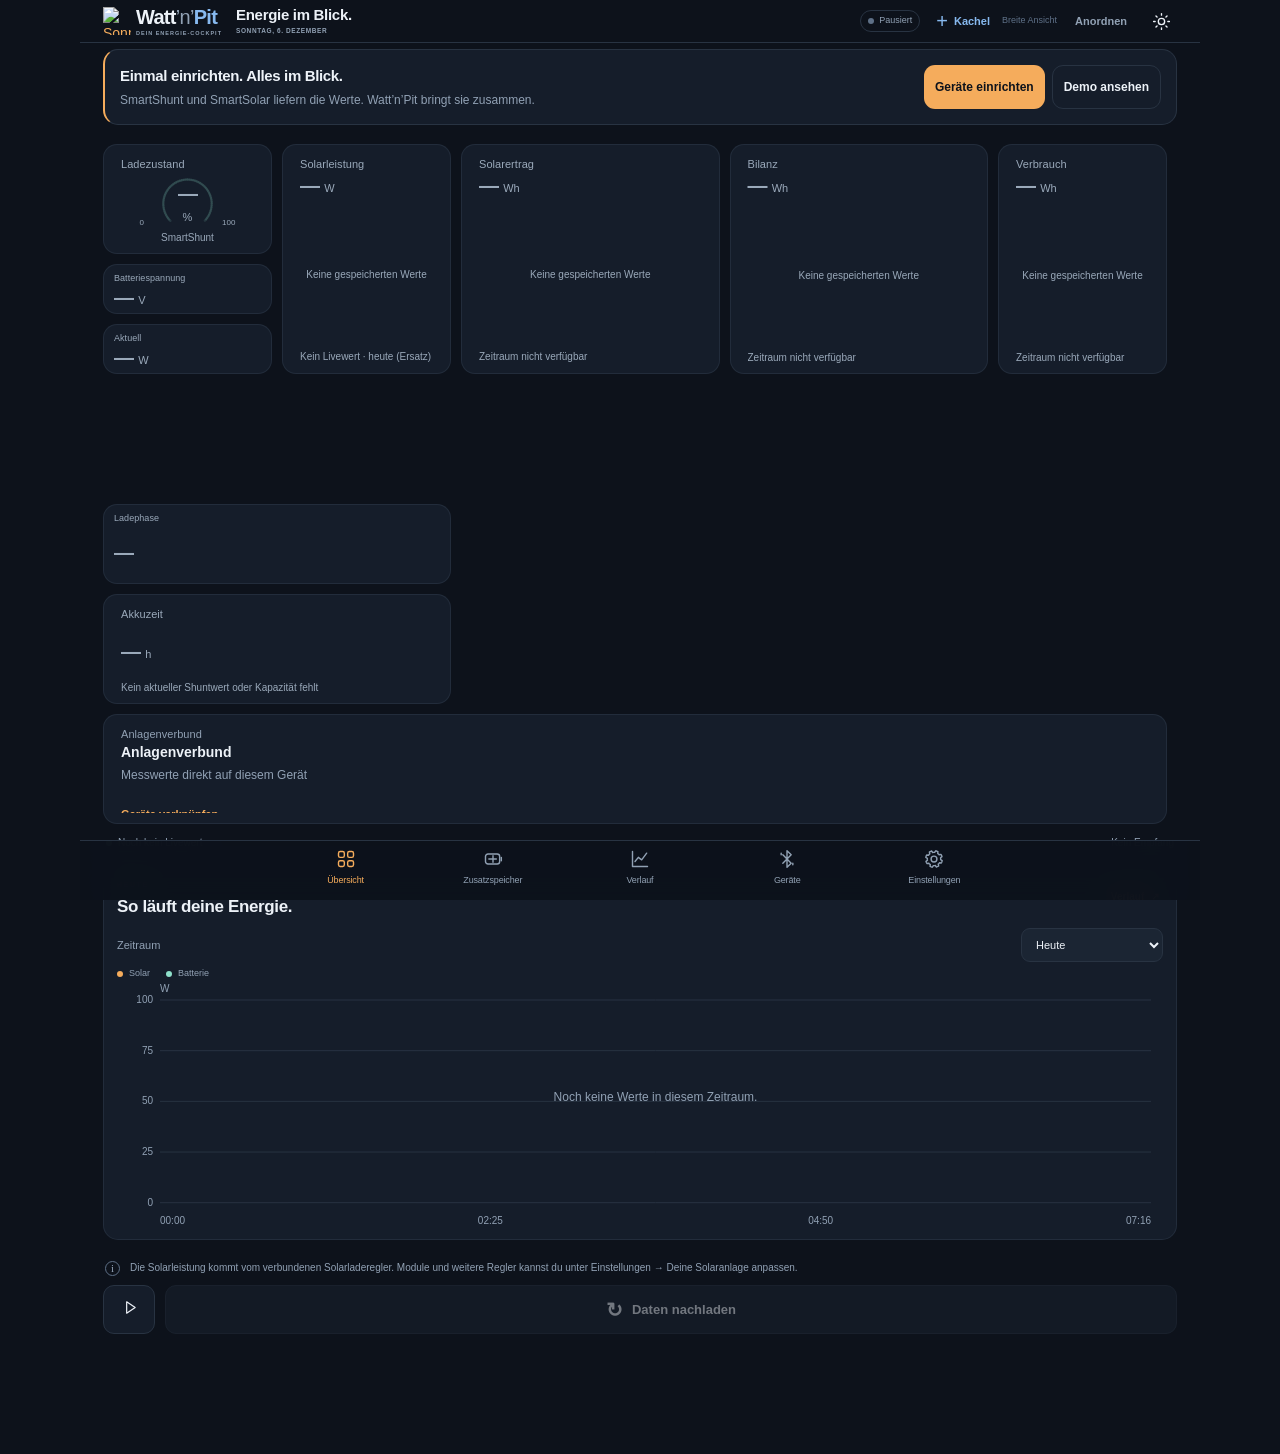
==== app/src/main/assets/index.html @ 62d92a16 "Release 1.6.3: shared app controls, G5 layout rollout and stored roller Wh" ====
<!doctype html>
<html lang="de" data-theme="dark">
<head>
<meta charset="utf-8">
<meta name="viewport" content="width=device-width,initial-scale=1,viewport-fit=cover">
<meta http-equiv="Content-Security-Policy" content="default-src 'none'; script-src 'self'; style-src 'self' 'unsafe-inline'; img-src 'self' data:; connect-src 'none'; base-uri 'none'; form-action 'none'">
<title>Watt’n’Pit</title>
<link rel="stylesheet" href="style.css">
<link rel="stylesheet" href="dashboard.css">
<link rel="stylesheet" href="extras.css">
<link rel="stylesheet" href="solar.css">
<link rel="stylesheet" href="tile-detail.css">
<link rel="stylesheet" href="lifecycle.css">
<link rel="stylesheet" href="roller.css">
<link rel="stylesheet" href="lan.css">
</head>
<body>
<header class="topbar">
  <div class="brand"><img class="brandmark" src="brand.svg" alt="Sonne und Batterie"><div><div class="wordmark">Watt<span class="wordmark-n">’n’</span><span>Pit</span><small data-app-version></small></div><div class="brandline">DEIN ENERGIE-COCKPIT</div></div></div>
  <button class="iconbutton" id="themeToggle" aria-label="Farbschema wechseln"></button>
</header>
<div id="demoBar" class="demo-bar" hidden><span>DEMO · Beispieldaten</span><button id="exitDemo">Demo verlassen</button></div>
<main>
<section id="overview" class="page active">
  <p id="pullReloadHint" class="pull-reload-hint" role="status" hidden></p>
  <div id="overviewHeader" class="pagehead"><div class="overview-summary"><p class="eyebrow" id="todayLabel"></p><h1>Energie im Blick.</h1></div><div class="status-chip" id="liveStatus"><i></i><span>Pausiert</span></div></div>
  <div id="welcome" class="welcome"><div><h2>Einmal einrichten. Alles im Blick.</h2><p>SmartShunt und SmartSolar liefern die Werte. Watt’n’Pit bringt sie zusammen.</p></div><div class="row"><button class="primary" id="setupFirst">Geräte einrichten</button><button class="quiet" id="demoFirst">Demo ansehen</button></div></div>
  <div id="dashboardToolbar" class="dashboard-toolbar"><div><button class="add-tile" id="addTile"><span>+</span> Kachel</button><span id="layoutProfile" class="muted"></span></div><button class="textbutton" id="editDashboard" aria-pressed="false">Anordnen</button></div>
  <p id="layoutHelp" class="layout-help" hidden>Kacheln verschieben, an der Ecke vergrößern oder über ··· anpassen. Den Verlauf am Griff skalieren. Blöcke über die Pfeile nach oben oder unten verschieben. Überlappungen sind möglich.</p>
  <div id="overviewOrder" class="overview-order" hidden aria-label="Reihenfolge der Übersichtsblöcke"></div>
  <div id="overviewBlocks">
  <div data-overview-block="tiles">
  <div id="dashboardBoard" class="dashboard-board" aria-label="Deine frei anpassbaren Messwerte"></div>
  <div id="dashboardEmpty" class="empty-dashboard" hidden>Platz für deine Werte. Über „+ Kachel“ legst du los.</div>
  <div class="dashboard-foot"><span id="batteryState"></span><span id="lastSeen"></span></div>
  </div>
  <div data-overview-block="history">
  <article class="card mini-history" id="miniHistory"><div class="section-heading"><div><span class="eyebrow" id="miniPeriodLabel">HEUTE</span><h2>So läuft deine Energie.</h2></div><button class="textbutton" id="openHistory">Verlauf <span>↗</span></button></div><label class="mini-range">Zeitraum<select id="miniRange" aria-label="Zeitraum auf der Übersicht"><option value="sunrise">Seit Sonnenaufgang</option><option value="today">Heute</option><option value="yesterday">Gestern</option><option value="week">Woche · 7 Tage</option><option value="month">Monat · 30 Tage</option><option value="last6h">Letzte 6 Stunden</option><option value="last24h">Letzte 24 Stunden</option></select></label><p class="muted" id="miniPeriodNote" hidden></p><div class="mini-legend"><span><i class="dot orange"></i> Solar</span><span><i class="dot mint"></i> Batterie</span></div><canvas id="miniChart" aria-label="Solarleistung und Batteriebilanz im gewählten Zeitraum"></canvas><span id="miniHistorySize" class="mini-history-size" hidden></span><button id="miniHistoryResize" class="mini-history-resize" role="slider" aria-label="Höhe der Verlaufskachel" aria-orientation="vertical" aria-valuemin="300" aria-valuemax="1000" aria-valuenow="320" title="Höhe ziehen oder mit Pfeiltasten ändern" hidden>↕</button></article>
  </div>
  <div data-overview-block="record">
  <div class="info-note"><span class="info-symbol">i</span><p id="equipmentNote">Ohne eigenen Messwert ist die Leistung einzelner Solarkreise nicht separat sichtbar. Deine Solaranlage lässt sich in den Einstellungen anpassen.</p></div>
  <div class="record-actions"><button class="record-button" id="overviewRecord" aria-label="Aufzeichnung starten" title="Aufzeichnung starten"><span id="recordIcon"></span><span id="recordText" class="sr-only">Aufzeichnung starten</span></button><button class="secondary reload-button" id="reloadArchive"><span aria-hidden="true">↻</span><span id="reloadArchiveText">Daten nachladen</span></button></div>
  </div>
  </div>
  <div id="lanDock" hidden><div id="lanBanner" class="lan-banner" role="status"><div><strong id="lanTitle">Anlagenverbund</strong><p id="lanStatus"></p></div><button class="textbutton" id="lanOpen">Verbund öffnen</button></div></div>
  <div id="weatherDock" hidden><div id="weatherStrip" class="weather-strip" hidden><div class="weather-heading"><span id="weatherPlaceName" class="weather-name"></span><span id="weatherPeriod" class="weather-period">14 Tage · Solar</span><button id="solarMobileToggle" class="textbutton solar-mobile-button" hidden>Mobil aus</button><button id="solarSetupButton" class="textbutton" aria-label="Aufstellung ändern" title="Aufstellung ändern"><svg width="16" height="16" viewBox="0 0 24 24" aria-hidden="true" fill="none" stroke="currentColor" stroke-width="1.6"><circle cx="12" cy="12" r="6"/><path d="M12 2v5m0 10v5M2 12h5m10 0h5"/></svg></button><button id="weatherRefresh" class="textbutton" aria-label="Wetter aktualisieren">↻</button></div><div id="weatherDays" class="weather-days" tabindex="0" aria-label="14 Tage Solarvorschau, seitlich wischbar; Tag für Details antippen"></div><p class="weather-credit"><span id="weatherNote"></span><span class="weather-attribution">Open-Meteo · CC BY 4.0</span></p></div></div>

</section>
<section id="storage" class="page">
  <div class="pagehead"><div><p class="eyebrow">ROLLER UND LADEPLANUNG</p><h1>Zusatzspeicher.</h1></div></div>
  <article id="rollerWelcome" class="card"><h2>Dein Roller als Zusatzspeicher</h2><p class="muted">BMS-Werte, Ladeplanung und Sondernutzung an einem Ort.</p><button id="rollerSetup" class="primary">Roller einrichten</button></article>
  <p id="rollerViewerNote" class="muted" hidden>Werte vom Hauptgerät. Start und Ende der Sondernutzung werden dort bestätigt; auch das Rollerprofil kannst du hier einstellen.</p>
  <article class="card roller-panel" id="rollerPanel" hidden><div class="roller-heading"><div><p class="eyebrow">ZUSATZSPEICHER</p><h2 id="rollerName">Roller</h2></div><button class="quiet" id="rollerConfigure">Einrichten</button></div><p id="rollerState" class="muted"></p><div class="roller-values"><div><strong id="rollerStored">— Wh</strong><span>Enthaltene Energie · geschätzt</span></div><div><strong id="rollerSoc">— %</strong><span>Ladezustand · BMS</span></div><div><strong id="rollerPower">— W</strong><span>Batterieleistung · BMS</span></div><div><strong id="rollerCharged">— Wh</strong><span>Geladen · gemessene Abschnitte</span></div><div><strong id="rollerInput">— Wh</strong><span>Wohnwagenanteil · geschätzt</span></div></div><p class="muted">Speicherinhalt näherungsweise aus BMS-Restkapazität × Nennspannung, ersatzweise aus Ladezustand × Nennenergie. Keine Zusage für nutzbare Rückspeiseenergie.</p><p id="rollerLiveNote" class="muted"></p><button class="primary" id="rollerSession">Ladung als Sondernutzung starten</button><p id="rollerActionStatus" class="muted" role="status" aria-live="polite" hidden></p><p id="rollerGaps" class="muted"></p><button id="rollerJournal" class="quiet">Ladejournal</button><p id="rollerPlan"></p><p class="muted">Sondernutzung · Rollerladung. Im Gesamtverbrauch enthalten; vom Lernen des üblichen Tagesbedarfs ausgenommen.</p></article>
</section>
<section id="history" class="page">
  <div class="pagehead"><div><p class="eyebrow">DEINE DATEN BLEIBEN BEI DIR</p><h1>Der Verlauf.</h1></div><button class="iconbutton" id="historyImport" aria-label="CSV importieren"></button></div>
  <div class="segments range-segments" id="rangeButtons"><button data-range="today" class="selected">Heute</button><button data-range="yesterday">Gestern</button><button data-range="week">Woche</button><button data-range="month">Monat</button><button data-range="custom">Frei</button></div>
  <div id="customRange" class="custom-range" hidden><label>Von<input id="rangeFrom" type="datetime-local"></label><label>Bis<input id="rangeTo" type="datetime-local"></label><button class="primary" id="applyRange">Anzeigen</button></div>
  <div class="metric-chips" id="metricButtons"><button data-metric="power" class="selected">Leistung</button><button data-metric="soc">Akku</button><button data-metric="voltage">Spannung</button><button data-metric="current">Strom</button><button data-metric="yieldWh">Tagesertrag</button><button data-metric="energy">Energie berechnet</button></div>
  <p id="historyReadNote" class="muted" role="status" hidden></p>
  <p id="historyArchiveStatus" class="muted" role="status" hidden></p>
  <article class="card full-history"><div class="section-heading"><div><h2 id="chartTitle">Solar & Batteriebilanz</h2><p id="chartWindow" class="muted"></p></div><select id="historySource" aria-label="Datenquelle"><option value="all">Alle Daten</option><option value="live">Aufgezeichnet</option><option value="archive">Gerätearchiv</option><option value="csv">CSV-Import</option></select></div><div id="chartLegend" class="chart-legend"></div><div id="energyOptions" hidden><label class="energy-toggle"><input id="energyBalance" type="checkbox" checked>Kurve „Bilanz“ anzeigen</label><details><summary>Berechnung und zusätzliche Einspeisung</summary><p class="muted">Solarertrag − Verbrauch = Bilanz. Im Tagesstandard zählt Solar seit Sonnenaufgang, Verbrauch und Bilanz ab Mitternacht einschließlich der Nacht. Danach werden gemeinsam erfasste Solar- und Shuntabschnitte verwendet; Messlücken bleiben offen. Zusätzlicher PWM- oder Landstrom senkt den berechneten Verbrauch; er kann negativ werden. Ladeverluste werden nicht separat korrigiert.</p></details></div><p id="energyNote" class="muted energy-note" hidden></p><div class="chart-wrap"><canvas id="historyChart" aria-label="Interaktiver Energieverlauf; mit zwei Fingern zoomen, mit einem Finger verschieben"></canvas><div id="chartTooltip" class="chart-tooltip" hidden></div></div><div class="chart-controls"><div class="zoom-control"><span>Zeit</span><button id="zoomOut" aria-label="Zeitachse verkleinern">−</button><button id="zoomIn" aria-label="Zeitachse vergrößern">+</button></div><button class="quiet" id="openScale">Werteskala</button><button class="textbutton" id="resetChart">Zurücksetzen</button></div></article>
  <p class="chart-help">Zwei Finger zum Zoomen. Ein Finger zum Verschieben. Antippen zeigt Messwerte. Lange Zeiträume bündeln Werte; die Schattierung zeigt Minimum und Maximum.</p>
  <div class="row file-actions"><button class="secondary" id="importCsv">CSV importieren</button><button class="quiet" id="exportCsv">Verlauf exportieren</button></div>
  <div id="historyStats" class="info-note"></div>
</section>
<section id="devices" class="page">
  <div class="pagehead"><div><p class="eyebrow">DIREKT PER BLUETOOTH</p><h1>Deine Geräte.</h1></div><button class="iconbutton" id="addDevice" aria-label="Gerät manuell hinzufügen"></button></div>
  <article id="archiveStatus" class="card archive-status" hidden><p id="archiveText" role="status"></p><progress id="archiveProgress" aria-label="Archivimport"></progress><button id="archiveCancel" class="textbutton" hidden>Import abbrechen</button><details id="archiveDetails"><summary>Verbindungsdetails</summary><pre id="archiveDiagnosticText"></pre><button id="copyArchiveDiagnostics" class="quiet">Diagnose kopieren</button><p class="muted">Ohne Geräteadressen, Verbindungsschlüssel oder Messwerte.</p></details></article>
  <p class="muted archive-hint">Vor dem Archivabruf werden vorhandene Aufzeichnungen geprüft. Nur fehlende Messgrößen und Zeitabschnitte werden ergänzt. VictronConnect dafür trennen. Android nutzt bestehende Kopplungen; bei neuen Geräten fragt es nach der Geräte-PIN.</p>
  <article class="card cockpit-note"><h2>Dein Energie-Cockpit</h2><p>Watt’n’Pit zeigt Energie- und Messwerte an. Die App ersetzt VictronConnect nicht. Einstellungen an SmartSolar und SmartShunt müssen in <strong>VictronConnect</strong> vorgenommen werden.</p><p class="muted">Auch Firmware-Updates deiner Victron-Geräte führst du weiterhin über die offiziellen Victron-Apps durch, bei SmartShunt und SmartSolar über VictronConnect. Watt’n’Pit kann keine Geräteupdates durchführen.</p><p class="muted">Batteriekapazität und Solaranlage in dieser App dienen ausschließlich der Anzeige und Berechnung. Sie ändern keine Einstellungen an den Geräten.</p></article>
  <div id="deviceCards" class="device-cards"></div>
  <article id="deviceLifetime" class="card" hidden></article>
  <article class="card discovery"><div class="section-heading"><div><h2>In deiner Nähe</h2><p class="muted" id="scanStatus">Die Suche startet mit der Aufzeichnung.</p></div><button class="secondary" id="scanButton">Suche starten</button></div><div id="foundDevices"></div></article>
  <article class="card setup-guide"><span class="eyebrow">SO VERBINDEST DU WATT’N’PIT</span><h2>Der Schlüssel steckt in VictronConnect.</h2><ol><li>SmartSolar bzw. SmartShunt in <strong>VictronConnect</strong> öffnen.</li><li>Unter <strong>Einstellungen → ⋮ → Produktinfo</strong> die <strong>Sofortanzeige über Bluetooth</strong> einschalten.</li><li>Bei <strong>Sofortanzeige-Details → Anzeigen</strong> die MAC-Adresse und den <strong>32-stelligen Verschlüsselungsschlüssel</strong> übernehmen.</li><li>Hier das gefundene Gerät wählen, den Schlüssel einfügen und die Aufzeichnung starten.</li></ol><p class="muted">Der Schlüssel ist je Gerät unterschiedlich. Er ist nicht die sechsstellige Bluetooth-PIN. Zum Empfang die aktive Geräteverbindung in VictronConnect verlassen.</p></article>
</section>
<section id="settings" class="page"><article class="card settings-card"><h2>Anlagenverbund</h2><p id="lanSummary" class="muted">Ein Hauptgerät zeichnet auf. Weitere Handys zeigen denselben Datenstand im WLAN.</p><button class="quiet" id="lanManage">Geräte verknüpfen</button></article><article class="card settings-card"><h2>Roller und Ladeplanung</h2><p class="muted">Speicherprofil, direktes JBD/Overkill-BMS, Ladeverluste und geplante Fahrt.</p><button class="quiet" id="rollerSettings">Roller einrichten</button></article>
  <div class="pagehead"><div><p class="eyebrow">PASST ZU DEINEM SETUP</p><h1>Dein Watt’n’Pit.</h1></div></div>
  <article class="card settings-card"><h2>Ansicht</h2><p class="muted">Jede Kachel lässt sich durch Antippen anpassen. Unter „Anordnen“ kannst du sie frei verschieben und überlappen.</p><button class="quiet" id="resetDashboard">Standardübersicht wiederherstellen</button><div class="setting-row"><div><strong>Farbschema</strong><p class="muted">Für Sonne und Feierabend.</p></div><div class="segments compact" id="themeButtons"><button data-theme="dark">Dunkel</button><button data-theme="light">Hell</button></div></div></article>
  <article class="card settings-card"><h2>Deine Farben</h2><p class="muted">Fertige Farbdesigns für die ganze App. Eigene Kachelfarben bleiben erhalten.</p><div id="paletteChoices" class="palette-choices"></div></article>
  <article class="card settings-card"><h2>Sonne voraus.</h2><p class="muted">14 Tage mit Sonnenstunden und geschätztem Solarertrag. Standort per GPS oder Ortssuche; GPS wird nur auf deinen Wunsch verwendet.</p><p id="weatherLocation" class="muted"></p><div class="row"><button id="solarGpsSettings" class="quiet">GPS-Standort übernehmen</button><button id="solarSetupSettings" class="secondary">Aufstellung ändern</button></div><div class="weather-search"><input id="weatherQuery" type="search" maxlength="120" placeholder="Ort oder Postleitzahl" aria-label="Wetterort suchen"><button id="weatherSearchButton" class="secondary">Suchen</button></div><div id="weatherResults" class="weather-results" role="status"></div><button id="weatherOff" class="quiet" hidden>Wetter ausschalten</button><p class="weather-credit">Wetterdaten: Open-Meteo, CC BY 4.0 · Orte: GeoNames. Ortssuche und Wetterabruf nutzen Internet.</p></article>
  <article class="card settings-card"><h2>Energieplanung</h2><p id="solarLearningNote" class="muted">Verbrauch wird automatisch ermittelt. Eigene Vorgaben sind freiwillig.</p><button id="solarConsumptionSettings" class="quiet">Verbrauch für die Planung</button><p class="muted">Mess- und Lerndaten bleiben lokal; ein Anlagenverbund zeigt die Daten des Hauptgeräts. Mobile Kreise zählen nur bei gemeldeter Aufstellung als geschätzte Entlastung.</p><button id="exportPlanningDiagnostics" class="quiet">Mess- und Lerndiagnose exportieren</button><p class="muted">ZIP-Datei mit Verlauf, Lerndaten, Aufstellung und Wetterstand für einen Gerätevergleich. Enthält den Wetterort und Geräteadressen, keine PINs oder Verbindungsschlüssel.</p></article>
  <article class="card settings-card"><h2>Akku & Aufzeichnung</h2><label class="setting-row"><div><strong>Batteriekapazität</strong><p class="muted">Nur für die Ah-Anzeige dieser App; ändert keine Shunt-Einstellung. Der Ladezustand kommt vom Shunt.</p></div><div class="unit-input"><input id="capacitySetting" type="number" min="1" max="10000" step="1" aria-label="Batteriekapazität"><span>Ah</span></div></label><label class="setting-row"><div><strong>Speicherintervall</strong><p class="muted">Liveanzeige aktualisiert sich unabhängig davon.</p></div><select id="sampleSetting"><option value="5">5 Sekunden</option><option value="10">10 Sekunden</option><option value="30">30 Sekunden</option><option value="60">1 Minute</option></select></label><button class="secondary" id="saveSettings">Einstellungen speichern</button><h3>Betriebsbenachrichtigung</h3><p class="muted">Die dauerhafte Anzeige „Watt’n’Pit-Aufzeichnung“ lässt sich in Android ausblenden. Bluetooth-Empfang und Aufzeichnung laufen weiter. Hinweise zum Gerätearchiv sind separat einstellbar.</p><button class="quiet" id="monitorNotifications">Betriebsbenachrichtigung einstellen</button></article>
  <article class="card settings-card"><div class="section-heading"><div><h2>Deine Solaranlage</h2><p id="equipmentTotal" class="muted"></p></div><button id="editEquipment" class="textbutton">Bearbeiten</button></div><div id="equipmentGroups"></div><p class="muted equipment-disclaimer">Hier beschreibst du deine Module und Regler. Die Angaben ändern keine Geräteparameter. Livewerte kommen weiterhin vom jeweiligen Messgerät.</p></article>
  <article class="card settings-card"><h2>Einstellungen sichern</h2><p class="muted">Kacheln samt Anordnung, Farben, Zeiträume, Wetterort und Solaranlage als Datei sichern oder wieder einlesen. Ohne Messdaten, Geräteadressen, PINs und Verbindungsschlüssel.</p><div class="row"><button class="quiet" id="exportConfiguration">Einstellungen exportieren</button><button class="quiet" id="importConfiguration">Einstellungen importieren</button></div></article>
  <article class="card settings-card"><h2>Lokal. Ohne Konto.</h2><p class="muted">Watt’n’Pit empfängt deine Geräte direkt. Messwerte bleiben lokal. Im optionalen Anlagenverbund werden Messwerte verschlüsselt im WLAN geteilt; Geräteschlüssel bleiben auf dem Hauptgerät. Kein Konto, keine Werbung. Nur die optionale Ortssuche und Wettervorschau nutzen Internet: Suchtext bzw. Ortskoordinaten sowie bekannte Modulwinkel und Ausrichtungen gehen an Open-Meteo. Energiedaten und Geräteschlüssel werden nicht übertragen.</p><div class="row"><button class="quiet" id="settingsImport">CSV importieren</button><button class="quiet" id="settingsExport">CSV exportieren</button></div></article>
  <article class="card cockpit-note"><h2>Dein Energie-Cockpit</h2><p>Watt’n’Pit zeigt Energie- und Messwerte an. Die App ersetzt VictronConnect nicht. Einstellungen an SmartSolar und SmartShunt müssen in <strong>VictronConnect</strong> vorgenommen werden.</p><p class="muted">Auch Firmware-Updates deiner Victron-Geräte führst du weiterhin über die offiziellen Victron-Apps durch, bei SmartShunt und SmartSolar über VictronConnect. Watt’n’Pit kann keine Geräteupdates durchführen.</p><p class="muted">Batteriekapazität und Solaranlage in dieser App dienen ausschließlich der Anzeige und Berechnung. Sie ändern keine Einstellungen an den Geräten.</p></article>
  <div class="about"><img class="brandmark" src="brand.svg" alt="Sonne und Batterie"><strong>Watt’n’Pit <span data-app-version></span></strong><p>Dein Energie-Cockpit.</p><p>© 2026 Tim Weißbach und Mitwirkende · Watt’n’Pit</p><button class="textbutton" id="settingsDemo">Demo ansehen</button></div>
</section>
</main>
<nav class="bottom-nav" aria-label="Hauptnavigation"><button data-page="overview" class="active"><span id="navOverview"></span>Übersicht</button><button data-page="storage"><span id="navStorage"></span>Zusatzspeicher</button><button data-page="history"><span id="navHistory"></span>Verlauf</button><button data-page="devices"><span id="navDevices"></span>Geräte</button><button data-page="settings"><span id="navSettings"></span>Einstellungen</button></nav>
<div id="modal" class="modal" hidden><div class="sheet" role="dialog" aria-modal="true" aria-labelledby="modalTitle"><div class="sheet-heading"><h2 id="modalTitle"></h2><button class="iconbutton" id="closeModal" aria-label="Dialog schließen">×</button></div><div id="modalBody"></div></div></div>
<div id="activityOverlay" class="activity-overlay" hidden>
  <section id="cockpitNotice" class="activity-card" role="dialog" aria-modal="true" aria-labelledby="cockpitTitle" hidden>
    <p class="eyebrow">WILLKOMMEN BEI WATT’N’PIT</p><h2 id="cockpitTitle">Dein Energie-Cockpit.</h2>
    <p>Watt’n’Pit zeigt dir Energie- und Messwerte an. Die App <strong>ersetzt VictronConnect nicht.</strong></p>
    <p>Einstellungen an SmartSolar und SmartShunt müssen in <strong>VictronConnect</strong> vorgenommen werden.</p>
    <p class="muted">Auch Firmware-Updates deiner Victron-Geräte führst du weiterhin über die offiziellen Victron-Apps durch, bei SmartShunt und SmartSolar über VictronConnect. Watt’n’Pit kann keine Geräteupdates durchführen.</p>
    <p class="muted">Batteriekapazität und Solaranlage in Watt’n’Pit dienen nur der Anzeige und Berechnung. Die App ändert keine Geräteparameter.</p>
    <p id="cockpitNoticeError" class="form-error" role="alert" hidden></p><button id="cockpitUnderstood" class="primary">Verstanden</button>
  </section>
  <section id="syncWaiting" class="activity-card" role="dialog" aria-modal="true" aria-labelledby="syncTitle" aria-describedby="syncExplanation" hidden>
    <div class="activity-spinner" aria-hidden="true"></div><p class="eyebrow">GERÄTEARCHIV</p><h2 id="syncTitle">Synchronisation läuft</h2>
    <p id="syncExplanation">Gerätedaten werden ergänzt. Der Abruf läuft im Hintergrund. Hier kannst du Fortschritt und Details prüfen.</p>
    <div role="status" aria-live="polite"><p id="syncDevice" class="activity-device"></p><p id="syncPhase" class="muted"></p></div>
    <progress id="syncWaitingProgress" aria-label="Fortschritt am aktuellen Gerät"></progress><p id="syncProgressLabel" class="muted"></p>
    <p class="muted">Beim Abbrechen bleiben gespeicherte Daten erhalten. Fehlende Daten kannst du auf der Übersicht über „Daten nachladen“ erneut ergänzen.</p>
    <p class="muted">„Im Hintergrund synchronisieren“ gibt die Bedienung für diesen Durchlauf frei. Die angezeigten Werte werden noch ergänzt. Neue Abrufe laufen standardmäßig im Hintergrund. Details lassen sich jederzeit über die Statusanzeige oben öffnen.</p><p id="syncChoiceError" class="form-error" role="alert" hidden></p><button id="syncBackground" class="primary" hidden>Im Hintergrund synchronisieren</button>
    <button id="syncCancel" class="secondary">Synchronisation abbrechen</button>
    <div id="syncCancelChoice" hidden><p>Synchronisation wirklich abbrechen? Bereits gespeicherte Daten bleiben erhalten.</p><button id="syncContinue" class="primary">Weiter synchronisieren</button><button id="syncCancelConfirm" class="secondary">Abbruch bestätigen</button></div>
  </section>
</div>
<aside id="syncCompact" class="sync-compact" hidden><button id="syncOpen" aria-label="Synchronisationsfortschritt und Abbrechen öffnen"><span class="sync-compact-icon" aria-hidden="true">↻</span><span><strong id="syncCompactTitle"></strong><small id="syncCompactDetail"></small></span><span aria-hidden="true">›</span></button></aside>
<aside id="plantActionStatus" class="plant-action-status" role="status" aria-live="polite" hidden></aside>
<div id="toast" class="toast" role="status" hidden></div>
<script src="dashboard-core.js"></script>
<script src="dashboard.js"></script>
<script src="tile-detail.js"></script>
<script src="equipment.js"></script>
<script src="solar-core.js"></script>
<script src="solar-ui.js"></script>
<script src="settings-backup.js"></script>
<script src="settings-ui.js"></script>
<script src="extras.js"></script>
<script src="lifecycle.js"></script>
<script src="read-bridge.js"></script>
<script src="control-bridge.js"></script>
<script src="lan-ui.js"></script>
<script src="roller-core.js"></script>
<script src="roller-ui.js"></script>
<script src="pull-reload.js"></script>
<script src="app.js"></script>
</body>
</html>
---- app/src/main/assets/style.css ----
:root{color-scheme:dark;--bg:#0d121b;--panel:#151d2a;--panel2:#1b2533;--border:#283342;--text:#edf2f8;--muted:#91a1b4;--faint:#5e7087;--orange:#f5ac5c;--mint:#8ee0ca;--blue:#87b9ef;--shadow:0 16px 50px #0003;--nav:rgba(13,18,27,.97)}
html[data-theme=light]{color-scheme:light;--bg:#f4f6f9;--panel:#fff;--panel2:#eef2f6;--border:#dce4ed;--text:#142236;--muted:#5c6e83;--faint:#7a899b;--orange:#af590b;--mint:#087a62;--blue:#276ab4;--shadow:0 16px 50px #21304715;--nav:rgba(244,246,249,.97)}
*{box-sizing:border-box;-webkit-tap-highlight-color:transparent}body{margin:0;background:var(--bg);color:var(--text);font-family:-apple-system,BlinkMacSystemFont,'Segoe UI',Roboto,sans-serif;font-size:14px;line-height:1.5}button,input,select{font:inherit}button{cursor:pointer;border:0;color:inherit;background:none;min-height:44px;transition:background .15s}button:disabled{opacity:.45;cursor:default}button:focus-visible,input:focus-visible,select:focus-visible,canvas:focus-visible{outline:2px solid var(--orange);outline-offset:3px}button,select{touch-action:manipulation}[hidden]{display:none!important}h1,h2,h3,p{margin:0}h1{font-size:20px;font-weight:730;letter-spacing:-1px;line-height:1.25}h2{font-size:18px;letter-spacing:-.35px;line-height:1.4}h3{font-size:16px}.topbar{display:flex;align-items:center;justify-content:space-between;max-width:1120px;margin:auto;padding:18px 22px 15px;border-bottom:1px solid var(--border)}.brand{display:flex;gap:11px;align-items:center}.brandmark{width:43px;height:43px;color:var(--orange)}.wordmark{font-size:20px;letter-spacing:-1.1px;line-height:1.2;font-weight:750}.wordmark span{color:var(--orange)}.wordmark small{font-size:10px;letter-spacing:.2px;font-weight:600;color:var(--muted);border:1px solid var(--border);border-radius:5px;margin-left:9px;padding:3px 5px;vertical-align:middle}.brandline{font-size:8px;letter-spacing:2.1px;font-weight:700;color:var(--muted);margin-top:4px}.iconbutton{display:inline-flex;align-items:center;justify-content:center;width:44px;min-width:44px;height:44px;border:1px solid var(--border);border-radius:13px;font-size:20px}.iconbutton svg{width:21px;height:21px}.iconbutton:hover{background:var(--panel2)}svg.icon{width:22px;height:22px;fill:none;stroke:currentColor;stroke-width:1.7;stroke-linecap:round;stroke-linejoin:round}main{max-width:1120px;margin:auto;padding:25px 22px 105px}.page{display:none}.page.active{display:block}.pagehead{display:flex;justify-content:space-between;align-items:center;margin-bottom:23px;gap:10px}.eyebrow{font-size:10px;font-weight:650;letter-spacing:1.6px;color:var(--muted)}.pagehead .eyebrow{margin-bottom:6px}.status-chip{display:flex;align-items:center;gap:7px;white-space:nowrap;font-size:11px;color:var(--muted);border:1px solid var(--border);padding:6px 9px;border-radius:20px}.status-chip i,.dot{display:inline-block;width:6px;height:6px;border-radius:50%;background:var(--faint);flex-shrink:0}.status-chip.live{color:var(--mint)}.status-chip.live i{background:var(--mint);box-shadow:0 0 0 4px color-mix(in srgb,var(--mint) 8%,transparent)}.status-chip.warning{color:var(--orange)}.status-chip.warning i{background:var(--orange)}.card{border:1px solid var(--border);border-radius:20px;background:var(--panel);padding:20px}.card-heading{display:flex;justify-content:space-between;align-items:center;gap:10px}.source-label{font-size:10px;color:var(--muted)}.dashboard-grid{display:grid;grid-template-columns:1fr;gap:14px}.battery-card{padding:20px 20px 0;overflow:hidden}.battery-content{display:flex;align-items:center;justify-content:space-around;gap:20px;padding:15px 0 20px}.soc-ring{position:relative;width:170px;height:170px;flex-shrink:0}.soc-ring svg{height:100%;width:100%;transform:rotate(-90deg)}.ring-track,.ring-value{fill:none;stroke-width:9;stroke-linecap:round}.ring-track{stroke:var(--border)}.ring-value{stroke:var(--mint);stroke-dasharray:484;stroke-dashoffset:484;transition:stroke-dashoffset .5s}.soc-value{position:absolute;inset:0;display:flex;align-items:center;justify-content:center;flex-direction:column}.soc-value strong{font-size:20px;font-weight:630;letter-spacing:-2px;font-variant-numeric:tabular-nums;line-height:1.2}.soc-value span{font-size:11px;color:var(--muted);margin-top:5px}.battery-aside{min-width:100px;display:flex;flex-direction:column;align-items:flex-start}.battery-aside>strong{font-size:20px;font-weight:650;letter-spacing:-.7px;line-height:1.35;margin:4px 0}.battery-aside>strong.medium{font-size:20px}.battery-aside small{font-size:13px;color:var(--muted);font-weight:500}.label{color:var(--muted);font-size:12px}.muted{color:var(--muted);font-size:12px}.small-divider{height:1px;background:var(--border);width:80%;margin:15px 0}.card-foot{display:flex;justify-content:space-between;align-items:center;margin:0 -20px;padding:13px 20px;border-top:1px solid var(--border);font-size:10px;color:var(--muted);gap:10px}.card-foot span:first-child{display:flex;align-items:center;gap:7px}.mint{color:var(--mint)}.orange{color:var(--orange)}.dot.mint{background:var(--mint)}.dot.orange{background:var(--orange)}.power-grid{display:grid;grid-template-columns:1fr 1fr;gap:14px}.power-card{position:relative;min-height:196px;padding:18px 17px;display:flex;flex-direction:column}.power-card .eyebrow{font-size:8px;letter-spacing:1.25px;margin:10px 0 3px}.tile-icon{width:29px;height:29px;display:flex;align-items:center;justify-content:center;background:var(--panel2);border-radius:8px}.tile-icon svg{width:18px;height:18px}.big-number{font-size:20px;line-height:1.3;letter-spacing:-1.3px;font-weight:650;font-variant-numeric:tabular-nums;white-space:nowrap}.big-number small{font-size:16px;font-weight:450;letter-spacing:0;color:var(--muted)}.solar-card .big-number{color:var(--orange)}.power-card .muted{font-size:10px;margin-top:3px}.tile-bottom{margin-top:15px;padding-top:11px;border-top:1px solid var(--border);display:flex;flex-direction:column;gap:3px}.tile-bottom strong{font-size:11px;font-weight:550}.tile-bottom span{font-size:9px;color:var(--muted)}.detail-grid{display:grid;grid-template-columns:1fr 1fr;gap:12px;margin:14px 0}.detail{padding:15px 17px;display:flex;flex-direction:column;gap:5px}.detail strong{font-size:20px;letter-spacing:-.6px;font-weight:600;font-variant-numeric:tabular-nums}.detail small{font-size:12px;font-weight:500;color:var(--muted)}.section-heading{display:flex;justify-content:space-between;align-items:flex-start;gap:12px}.section-heading h2{margin:3px 0}.section-heading p{margin-top:5px}.mini-history{padding:18px 17px 12px}.mini-history h2{font-size:16px}.mini-history .eyebrow{font-size:8px}.textbutton{color:var(--orange);font-size:12px;font-weight:600;padding:0 4px;white-space:nowrap}.textbutton span{padding-left:4px}.mini-legend,.chart-legend{display:flex;flex-wrap:wrap;gap:16px;font-size:10px;color:var(--muted);margin:14px 0 2px}.mini-legend span,.chart-legend span{display:flex;align-items:center;gap:6px}canvas{display:block;width:100%;height:200px}#miniChart{height:160px}.info-note{display:flex;gap:10px;color:var(--muted);font-size:11px;margin:17px 0}.info-note p{font-size:11px}.info-symbol{display:flex;align-items:center;justify-content:center;font-family:serif;font-size:11px;line-height:1;width:15px;height:15px;min-width:15px;border:1px solid var(--faint);border-radius:50%;margin-top:1px}.record-button{display:flex;gap:9px;align-items:center;justify-content:center;border:1px solid var(--border);background:var(--panel);width:100%;border-radius:13px;min-height:49px;font-size:13px;font-weight:600}.record-button svg{width:17px;height:17px}.record-button.active{border-color:var(--mint);color:var(--mint)}.primary,.secondary,.quiet{padding:10px 16px;border-radius:11px;font-size:12px;font-weight:650;line-height:1.5}.primary{background:var(--orange);color:var(--bg)}.secondary{background:var(--panel2);border:1px solid var(--border)}.quiet{border:1px solid var(--border)}.row{display:flex;align-items:center;gap:10px;flex-wrap:wrap}.welcome{display:flex;flex-direction:column;gap:15px;padding:20px;border:1px solid var(--border);border-left:3px solid var(--orange);border-radius:15px;background:var(--panel);margin-bottom:18px}.welcome h2{font-size:16px}.welcome p{color:var(--muted);font-size:12px;margin-top:5px}.demo-bar{max-width:1120px;margin:auto;display:flex;align-items:center;justify-content:space-between;padding:5px 22px;border-bottom:1px solid var(--border);background:var(--panel2);font-size:10px;letter-spacing:.5px;color:var(--orange)}.demo-bar button{min-height:32px;font-size:10px;color:var(--text);font-weight:600;letter-spacing:0}.bottom-nav{position:fixed;bottom:0;left:50%;transform:translateX(-50%);z-index:5;width:100%;max-width:1120px;display:grid;grid-template-columns:repeat(5,minmax(0,1fr));padding:9px 6px max(10px,env(safe-area-inset-bottom));background:var(--nav);border-top:1px solid var(--border);backdrop-filter:blur(12px)}.bottom-nav button{display:flex;flex-direction:column;align-items:center;gap:4px;color:var(--muted);font-size:9px;min-height:49px;font-weight:500}.bottom-nav button span{height:23px}.bottom-nav button.active{color:var(--orange)}.bottom-nav .icon{width:21px;height:21px}.segments{display:flex;padding:4px;border:1px solid var(--border);border-radius:13px;background:var(--panel);gap:2px}.segments button{border-radius:9px;color:var(--muted);flex:1;font-size:11px;padding:6px;min-height:36px;white-space:nowrap}.segments button.selected{background:var(--panel2);color:var(--text);font-weight:650}.range-segments{margin-bottom:18px}.metric-chips{display:flex;gap:8px;margin-bottom:15px;overflow-x:auto;scrollbar-width:none}.metric-chips button{padding:7px 12px;border-radius:20px;min-height:36px;border:1px solid var(--border);font-size:11px;white-space:nowrap;color:var(--muted)}.metric-chips button.selected{background:var(--orange);border-color:var(--orange);color:var(--bg);font-weight:700}.full-history{padding:18px 16px 14px}.full-history h2{font-size:16px}.full-history .section-heading{align-items:center}.full-history select{max-width:140px;font-size:10px;padding:8px 9px}.full-history .section-heading .muted{font-size:10px}select,input{background:var(--panel2);color:var(--text);border:1px solid var(--border);border-radius:9px;padding:11px 12px;min-height:43px;max-width:100%}select{font-size:12px}input{width:100%}input::placeholder{color:var(--faint)}.chart-wrap{position:relative;margin-top:8px}#historyChart{height:300px;touch-action:pan-y}.chart-tooltip{position:absolute;top:12px;left:50%;transform:translateX(-50%);font-size:10px;pointer-events:none;background:var(--bg);border:1px solid var(--border);border-radius:10px;padding:9px 12px;box-shadow:var(--shadow);max-width:94%;width:max-content;z-index:1}.chart-controls{display:flex;justify-content:space-between;align-items:center;gap:8px;border-top:1px solid var(--border);padding-top:12px}.zoom-control{display:flex;align-items:center;gap:3px}.zoom-control span{font-size:10px;color:var(--muted);margin-right:5px}.zoom-control button{width:36px;height:36px;min-height:36px;font-size:20px;border:1px solid var(--border);border-radius:8px}.chart-controls>.quiet{padding:6px 10px;min-height:36px;font-size:10px}.chart-controls>.textbutton{font-size:10px}.chart-help{font-size:10px;color:var(--muted);line-height:1.7;margin:12px 2px 18px}.file-actions{margin-top:12px}.custom-range{display:grid;grid-template-columns:1fr 1fr;gap:10px;margin-bottom:20px}.custom-range label{font-size:11px;color:var(--muted)}.custom-range input{font-size:11px;margin-top:5px;padding:10px 7px}.custom-range button{grid-column:span 2}.device-cards{display:grid;gap:12px;margin-bottom:18px}.device-card{padding:19px}.device-title{display:flex;justify-content:space-between;align-items:center;gap:10px}.device-title h2{font-size:16px}.device-type{display:flex;gap:11px;align-items:center}.device-card .muted{font-size:10px;margin-top:3px}.device-meta{display:flex;justify-content:space-between;align-items:center;margin-top:16px;padding-top:12px;border-top:1px solid var(--border);font-size:10px;color:var(--muted);gap:10px}.device-meta code{font-size:10px}.device-error{color:var(--orange);font-size:11px;margin-top:12px}.discovery{margin-bottom:17px}.discovery .section-heading{align-items:center}.discovery h2{font-size:16px}.discovery .secondary{font-size:10px;padding:8px 11px;white-space:nowrap}.found-device{display:flex;align-items:center;justify-content:space-between;gap:10px;border-top:1px solid var(--border);padding-top:13px;margin-top:14px}.found-device strong{font-size:12px}.found-device p{font-size:10px;color:var(--muted);margin-top:3px}.found-device button{font-size:10px;color:var(--orange);font-weight:600;text-align:right}.empty-devices{border:1px dashed var(--border);border-radius:18px;padding:25px 20px;margin-bottom:18px;text-align:center}.empty-devices h2{font-size:16px}.empty-devices p{font-size:12px;color:var(--muted);margin-top:8px}.setup-guide h2{font-size:17px;margin-top:9px}.setup-guide ol{padding-left:19px;font-size:12px;color:var(--muted);line-height:1.85;margin:17px 0}.setup-guide li{padding-left:5px;margin-bottom:10px}.setup-guide strong{color:var(--text);font-weight:550}.settings-card{margin-bottom:17px}.settings-card>h2{margin-bottom:12px}.setting-row{display:flex;align-items:center;justify-content:space-between;gap:20px;border-bottom:1px solid var(--border);padding:16px 0}.setting-row:last-child{border-bottom:0}.setting-row strong{font-size:12px;font-weight:600}.setting-row p{font-size:10px;margin-top:4px}.setting-row>div:first-child{flex:1}.setting-row select{max-width:135px;font-size:11px}.compact{border:0;background:var(--bg);flex-shrink:0}.compact button{min-height:34px;padding:6px 10px;font-size:10px}.unit-input{display:flex;align-items:center;gap:7px;font-size:11px;color:var(--muted)}.unit-input input{max-width:75px;text-align:right;font-size:13px}.settings-card>.secondary{margin-top:17px}.settings-card>.muted{line-height:1.8}.settings-card>.row{margin-top:15px}.setup-line{display:flex;align-items:flex-start;gap:12px;margin:18px 0}.setup-line>.dot{margin-top:8px}.setup-line strong{font-size:12px}.setup-line p{font-size:11px;margin-top:2px}.about{display:flex;flex-direction:column;align-items:center;justify-content:center;color:var(--muted);padding:5px 0 20px}.about strong{font-size:12px;margin-top:6px}.about p{font-size:10px}.about button{margin-top:5px;font-size:10px}.modal{position:fixed;inset:0;z-index:10;display:flex;align-items:flex-end;justify-content:center;background:#0008;padding:24px 0 0}.sheet{width:100%;max-width:570px;max-height:94%;overflow-y:auto;background:var(--panel);border:1px solid var(--border);border-radius:24px 24px 0 0;padding:23px 22px 35px;box-shadow:var(--shadow)}.sheet-heading{display:flex;align-items:center;justify-content:space-between;gap:12px;margin-bottom:18px}.sheet-heading h2{font-size:20px}.sheet-heading .iconbutton{border:0}.form-field{display:flex;flex-direction:column;gap:6px;margin-bottom:15px;font-size:12px}.form-field>span{color:var(--muted);font-size:11px}.form-field>small{color:var(--muted);font-size:10px}.form-field input.monospace{font-family:ui-monospace,monospace;font-size:12px}.form-actions{display:flex;justify-content:space-between;gap:10px;margin-top:22px}.form-actions>.primary{flex:1}.form-error{color:var(--orange);font-size:12px;line-height:1.7;margin:12px 0}.sheet p.muted{line-height:1.8;margin-bottom:18px}.map-row{display:grid;grid-template-columns:1fr 1.45fr;gap:10px;padding:9px 0;border-bottom:1px solid var(--border);align-items:center}.map-row>label{font-size:11px}.map-row select{width:100%;font-size:11px;padding:9px 7px;min-height:38px}.map-example{grid-column:2;color:var(--muted);font-size:9px;white-space:nowrap;overflow:hidden;text-overflow:ellipsis;margin-top:-7px}.mapping-list details{margin-top:14px}.mapping-list summary{font-size:12px;color:var(--muted);padding:9px 0}.toast{position:fixed;z-index:30;bottom:90px;left:50%;transform:translateX(-50%);background:var(--text);color:var(--bg);border-radius:13px;padding:12px 18px;font-size:12px;box-shadow:var(--shadow);width:max-content;max-width:90%;text-align:center}.file-busy{font-size:12px;color:var(--orange);padding:18px 0}
@media(min-width:700px){main{padding-top:33px}.topbar{padding:24px 30px 20px}h1{font-size:20px}.pagehead{margin-bottom:28px}.dashboard-grid{grid-template-columns:1.05fr 1fr;gap:20px}.power-grid{gap:20px}.battery-content{padding-top:20px;justify-content:center;gap:35px}.soc-ring{width:190px;height:190px}.power-card{padding:24px;justify-content:center}.power-card .eyebrow{font-size:9px}.big-number{font-size:20px}.detail-grid{grid-template-columns:repeat(4,1fr);gap:20px;margin:20px 0}.detail{padding:20px}.mini-history{padding:23px}.mini-history h2{font-size:20px}#miniChart{height:200px}.welcome{flex-direction:row;align-items:center;justify-content:space-between}.bottom-nav{padding:10px 24%;}.bottom-nav button{font-size:10px}.full-history{padding:25px}.full-history h2{font-size:20px}#historyChart{height:390px}.full-history select{font-size:12px}.chart-controls{justify-content:flex-end;gap:18px}.range-segments{max-width:650px}.metric-chips button{font-size:12px}.custom-range{grid-template-columns:1fr 1fr auto;align-items:end}.custom-range button{grid-column:auto}.device-cards{grid-template-columns:1fr 1fr}.settings-card{max-width:750px}.sheet{border-radius:24px;margin:auto;max-height:90%;padding-bottom:24px}.modal{padding:25px}.setup-guide{max-width:800px}}
@media(max-width:355px){.topbar{padding-left:16px;padding-right:16px}main{padding-left:16px;padding-right:16px}.soc-ring{width:145px;height:145px}.soc-value strong{font-size:20px}.battery-content{gap:12px}.battery-aside>strong{font-size:20px}.battery-card{padding-left:15px;padding-right:15px}.big-number{font-size:20px}.power-card{padding:15px 12px}.power-card .eyebrow{font-size:7px}.segments button{font-size:10px}h1{font-size:20px}.wordmark{font-size:20px}.setting-row{gap:10px}.setting-row select{max-width:116px}.card{border-radius:16px}.chart-controls{gap:5px}}
@media(prefers-reduced-motion:reduce){*{transition:none!important;scroll-behavior:auto!important}}
.battery-aside>strong{white-space:nowrap}.battery-content{gap:15px}.soc-ring{width:158px;height:158px}.battery-aside{flex:1;min-width:0}.battery-aside>strong small{font-size:13px}@media(min-width:700px){.soc-ring{width:180px;height:180px}.battery-content{gap:30px}.battery-aside{flex:0 1 140px}}@media(max-width:355px){.soc-ring{width:140px;height:140px}.battery-content{gap:10px}}

#solarDailyArchive{padding:20px;margin-top:20px}#solarDailyArchive table{width:100%;font-size:12px;border-collapse:collapse}#solarDailyArchive td,#solarDailyArchive th{padding:10px;text-align:left;border-bottom:1px solid var(--border)}
.record-actions{display:flex;align-items:stretch;gap:10px}.record-actions .record-button{width:52px;flex:0 0 52px}.reload-button{display:flex;align-items:center;justify-content:center;gap:9px;flex:1;min-width:0;min-height:49px;font-size:13px}.reload-button>span:first-child{font-size:20px;line-height:1}.sr-only{position:absolute;width:1px;height:1px;padding:0;margin:-1px;overflow:hidden;clip-path:inset(50%);white-space:nowrap;border:0}#solarDailyArchive .daily-coverage{display:block;font-size:10px;color:var(--muted);white-space:nowrap}#solarDailyArchive th{vertical-align:bottom}#syncCancelChoice{display:grid;gap:12px}#syncCancelChoice p{font-size:13px;line-height:1.6}
---- app/src/main/assets/dashboard.css ----
/* A light frame leaves the space to the values. */
:root{--tile-line:color-mix(in srgb,var(--border) 72%,transparent)}
.topbar{padding:2px 18px}.brand{gap:7px}.brandmark{width:30px;height:30px}.wordmark{font-size:20px;letter-spacing:-.8px;font-weight:650}.wordmark .wordmark-n{color:var(--muted);font-weight:450}.wordmark>span:last-of-type{color:var(--blue)}.wordmark small{font-size:9px;border:0;margin-left:5px;padding:0}.brandline{font-size:6px;letter-spacing:1.4px;margin-top:0}.topbar>.iconbutton{border:0;width:38px;min-width:38px}.pagehead{margin-bottom:13px}.pagehead h1{font-size:20px;font-weight:610;letter-spacing:-.75px}.pagehead .eyebrow{font-size:8px;letter-spacing:1.2px;margin-bottom:3px}main{padding:10px 16px 94px}#overview>.pagehead{margin-bottom:4px}#overview>.pagehead h1{font-size:20px;letter-spacing:-.5px}#overview>.pagehead .eyebrow{font-size:7px;margin-bottom:0}#overview .status-chip{padding:4px 8px;font-size:10px}.card{border-radius:15px;padding:17px;border-color:var(--tile-line)}.welcome{padding:15px;border-left-width:2px;margin-bottom:14px}.welcome h2{font-size:15px}.welcome .row{gap:7px}.welcome .row>button{padding:8px 11px}.dashboard-toolbar{display:flex;align-items:center;justify-content:space-between;gap:8px;margin:0 4px 1px}.dashboard-toolbar>div{display:flex;align-items:center;gap:12px}.dashboard-toolbar .muted{font-size:9px;color:var(--faint)}.dashboard-toolbar>.textbutton{min-height:36px;color:var(--muted);font-size:11px}.add-tile{display:flex;align-items:center;gap:6px;font-size:11px;color:var(--blue);font-weight:600;min-height:36px;padding:0 3px}.add-tile>span{font-size:20px;font-weight:350}.dashboard-board{position:relative;margin:0 -5px;isolation:isolate}.cockpit-tile{position:absolute;display:flex;flex-direction:column;min-width:0;border:1px solid var(--tile-line);border-radius:14px;background:var(--tile-bg,var(--panel));padding:11px 13px 9px;overflow:hidden;cursor:pointer;touch-action:pan-y}.cockpit-tile:focus-visible{outline:2px solid var(--blue);outline-offset:1px}.tile-head{display:flex;justify-content:space-between;align-items:center;gap:3px;min-height:14px;flex-shrink:0}.tile-label{color:var(--tile-muted,var(--muted));font-size:10px;font-weight:500;line-height:1.2;min-width:0;white-space:nowrap;overflow:hidden;text-overflow:ellipsis;letter-spacing:.05px}.tile-menu{display:none;align-items:center;justify-content:center;min-height:22px;width:25px;min-width:25px;padding:0;font-size:20px;line-height:1;border-radius:5px;color:var(--blue)}.tile-visual{display:flex;flex-direction:column;justify-content:center;flex:1;min-height:0;min-width:0}.tile-reading{display:flex;align-items:baseline;gap:5px;min-width:0;line-height:1.1;margin:3px 0}.tile-number{font-size:var(--number-size,20px);letter-spacing:-.8px;line-height:1.08;font-weight:530;color:var(--tile-color);font-variant-numeric:tabular-nums;white-space:nowrap;min-width:0}.tile-unit{font-size:11px;color:var(--tile-muted,var(--muted));font-weight:450;letter-spacing:0;white-space:nowrap}.tile-hint{font-size:9px;line-height:1.15;color:var(--tile-muted,var(--muted));overflow:hidden;white-space:nowrap;text-overflow:ellipsis;flex-shrink:0;min-height:10px}.cockpit-tile.no-value .tile-number{color:var(--tile-muted,var(--muted))}.type-gauge{padding-bottom:7px}.tile-gauge{position:relative;max-width:165px;width:100%;height:100%;min-height:0;margin:auto}.tile-gauge>svg{width:100%;height:100%;display:block}.gauge-reading{position:absolute;inset:0;display:flex;align-items:center;justify-content:center;flex-direction:column;gap:4px;padding-top:5px}.gauge-reading .tile-number{font-size:var(--number-size)}.gauge-min,.gauge-max{position:absolute;bottom:3px;font-size:8px;color:var(--tile-muted,var(--muted))}.gauge-min{left:14%}.gauge-max{right:14%}.type-gauge .tile-hint{text-align:center}.tile-sparkline{width:100%;height:100%;min-height:24px;flex:1;margin:4px 0 0}.chart-reading .tile-number{font-size:min(var(--number-size),20px)}.tile-chart-range{display:flex;justify-content:space-between;font-size:8px;color:var(--tile-muted,var(--muted));margin-bottom:5px}.tile-chart-empty{flex:1;display:flex;align-items:center;justify-content:center;color:var(--tile-muted,var(--muted));font-size:10px}.tile-resize{display:none;position:absolute;bottom:0;right:0;width:27px;height:27px;cursor:nwse-resize}.tile-resize:after{content:'';position:absolute;right:6px;bottom:6px;width:8px;height:8px;border-bottom:2px solid var(--blue);border-right:2px solid var(--blue);border-radius:1px}.is-editing .cockpit-tile{touch-action:none;outline:1px dashed color-mix(in srgb,var(--blue) 45%,transparent);cursor:grab}.is-editing .tile-menu,.is-editing .tile-resize{display:flex}.is-editing .tile-label{padding-right:2px}.is-editing .cockpit-tile{padding-top:6px}.is-editing .cockpit-tile.is-dragging{z-index:100;cursor:grabbing;box-shadow:0 4px 24px #0003}.is-editing.dashboard-board{background-image:radial-gradient(var(--border) .8px,transparent .8px);background-size:calc(100% / 12) 26px}.layout-help{font-size:10px;color:var(--muted);margin:0 3px 9px}.dashboard-foot{display:flex;justify-content:space-between;align-items:center;gap:8px;padding:9px 3px 14px;font-size:9px;color:var(--muted)}.dashboard-foot>span:first-child{display:flex;align-items:center;gap:6px}.empty-dashboard{padding:20px;border:1px dashed var(--border);border-radius:14px;text-align:center;font-size:12px;color:var(--muted)}.mini-history{padding:14px 14px 7px}.mini-history h2{font-size:14px;font-weight:550}.mini-history .eyebrow{font-size:7px}.mini-history .section-heading{align-items:center}.mini-history .textbutton{font-size:10px}.mini-legend{margin-top:5px;font-size:9px}#miniChart{height:125px}.info-note{margin:12px 2px}.info-note p{font-size:10px}.record-button{min-height:43px;border-radius:11px;font-size:11px}.bottom-nav{padding-top:7px;padding-bottom:max(7px,env(safe-area-inset-bottom))}.bottom-nav button{min-height:45px;gap:2px}.bottom-nav .icon{width:20px;height:20px}.tile-editor details{border-top:1px solid var(--border);padding:9px 0}.tile-editor summary{padding:8px 0;cursor:pointer;font-size:12px;font-weight:600}.tile-editor details>.form-grid{padding-top:10px}.form-grid{display:grid;grid-template-columns:1fr 1fr;gap:0 12px;min-width:0}.form-grid>*{min-width:0}.tile-editor .form-field{font-size:11px;gap:5px;margin-bottom:12px}.tile-editor input,.tile-editor select{width:100%;font-size:12px;min-width:0}.tile-editor input[type=color]{height:43px;padding:5px;width:100%}.tile-editor input[type=range]{accent-color:var(--blue);padding-left:0;padding-right:0;background:transparent;border:0}.tile-editor .check-field{display:flex;align-items:center;gap:9px;font-size:12px;margin:8px 0 13px}.tile-editor input[type=checkbox]{width:18px;height:18px;min-height:18px;accent-color:var(--blue)}.tile-explanation{font-size:10px!important;margin-bottom:13px!important}.tile-editor details .muted{font-size:10px;margin:12px 0}.tile-editor .row>button{font-size:10px;padding:7px 9px;min-height:36px}.danger-text{color:var(--muted)}.tile-catalog h3{font-size:10px;font-weight:600;color:var(--muted);text-transform:uppercase;letter-spacing:1px;padding:14px 0 5px}.metric-option{width:100%;display:flex;align-items:center;gap:12px;text-align:left;min-height:47px;border-bottom:1px solid var(--tile-line);font-size:12px}.metric-option>i{width:7px;height:7px;border-radius:50%;flex-shrink:0}.metric-option>span{flex:1}.metric-option>b{font-size:20px;font-weight:400;color:var(--muted)}.metric-option:hover{background:var(--panel2)}.settings-card #resetDashboard{margin:12px 0 0;font-size:11px}.about>.brandmark{width:42px;height:42px}
@media(min-width:700px){.topbar{padding:4px 25px}.brandmark{width:32px;height:32px}.wordmark{font-size:20px}main{padding:12px 23px 100px}.pagehead h1{font-size:20px}#overview>.pagehead h1{font-size:20px}.dashboard-board{max-width:100%}.cockpit-tile{padding:13px 17px 10px}.tile-label{font-size:11px}.tile-number{font-weight:550}.tile-hint{font-size:10px}.tile-gauge{max-width:180px}.dashboard-foot{font-size:10px}.is-editing.dashboard-board{background-size:calc(100% / 12) 30px}#miniChart{height:170px}.mini-history{padding:17px}.mini-history h2{font-size:17px}.bottom-nav{padding-left:24%;padding-right:24%}}
@media(max-width:355px){main{padding-left:12px;padding-right:12px}.topbar{padding-left:14px;padding-right:14px}.wordmark{font-size:20px}.cockpit-tile{padding-left:10px;padding-right:10px}.tile-label{font-size:9px}.tile-number{font-size:min(var(--number-size),20px)}.tile-hint{font-size:8px}.dashboard-toolbar .muted{display:none}.tile-unit{font-size:10px}}
.short-tile{padding-top:9px;padding-bottom:8px}.short-tile .tile-hint{display:none}.short-tile .tile-number{font-size:min(var(--number-size),20px)}.short-tile .tile-reading{margin:3px 0 0}.cockpit-tile{user-select:none}

.mini-range{display:flex;align-items:center;justify-content:space-between;gap:12px;font-size:11px;color:var(--muted);margin-top:12px}.mini-range select{max-width:220px;font-size:11px}.mini-history #miniPeriodNote{font-size:10px;margin-top:8px}.energy-note{margin:10px 0 14px;line-height:1.7}

.overview-order{border:1px solid var(--border);border-radius:16px;padding:14px;margin:0 0 20px}.overview-order>p{font-size:11px;color:var(--muted);margin-bottom:8px}.overview-order-row{display:flex;align-items:center;gap:8px;padding:4px 0;font-size:12px}.overview-order-row>span{flex:1}.overview-order-row button{min-height:36px;padding:5px 13px}[data-overview-block="history"],[data-overview-block="record"]{margin-bottom:20px}
html[data-theme="light"]{--muted:#485c72;--faint:#53667c}html[data-theme="light"] .tile-number{font-weight:650}html[data-theme="light"] .tile-unit{font-size:12px;font-weight:550}html[data-theme="light"] .tile-hint{font-size:10px}html[data-theme="light"] .tile-chart-range,html[data-theme="light"] .gauge-min,html[data-theme="light"] .gauge-max{font-size:9px}

.tile-hint.period-sunrise{white-space:normal;line-height:1.3;overflow-wrap:anywhere}

/* Keep title, value, curve and scale separate in low chart tiles. */
.short-tile.type-chart .tile-visual{justify-content:flex-start}
.short-tile.type-chart .tile-reading{flex:none;margin:1px 0 0}
.short-tile.type-chart .tile-number{font-size:min(var(--number-size),18px)}
.short-tile.type-chart .tile-sparkline{height:0;min-height:0;flex:1 1 0;margin-top:2px}
.short-tile.type-chart .tile-chart-range{flex:none;font-size:7px;line-height:1.1;margin-bottom:0}

.energy-toggle{display:flex;align-items:center;gap:8px;font-size:11px;color:var(--text);margin:9px 0}
.energy-toggle input{width:18px;height:18px;min-height:18px;accent-color:var(--blue)}
.chart-legend .dot.blue{background:var(--blue)}

/* Overview history height follows the saved compact/wide layout. */
#miniHistory{position:relative;display:flex;flex-direction:column;min-height:300px;max-height:1000px}#miniHistory>.section-heading,#miniHistory>.mini-range,#miniHistory>.mini-legend,#miniPeriodNote{flex-shrink:0}#miniHistory #miniChart{flex:1;min-height:80px;height:0}#miniHistory.is-editing{outline:1px dashed var(--blue);padding-bottom:30px}.mini-history-resize{position:absolute;right:0;bottom:0;width:44px;min-height:44px;border-radius:12px;color:var(--blue);font-size:20px;cursor:ns-resize;touch-action:none;user-select:none}.mini-history-size{position:absolute;left:15px;bottom:7px;font-size:10px;color:var(--muted);pointer-events:none}

.tile-reading.stack-unit{flex-direction:column;align-items:flex-start;gap:0}
---- app/src/main/assets/solar.css ----
.solar-day{display:grid;grid-template-columns:36px minmax(0,1fr);grid-template-areas:"icon date" "icon sun" "solar solar" "battery battery" "wh wh";align-content:center;align-items:center;column-gap:5px;row-gap:4px;border:0;background:transparent;color:var(--text);font:inherit;border-radius:7px;cursor:pointer;min-height:0;min-width:0}.solar-day:focus-visible{outline:2px solid var(--orange);outline-offset:-2px}.type-weather{padding-top:3px;padding-bottom:3px}.type-weather .solar-day{flex:0 0 var(--solar-day-width,116px);padding:0 3px}.solar-day time{grid-area:date}.solar-day .weather-symbol{grid-area:icon}.type-weather .solar-day .weather-symbol{width:36px;height:36px}.type-weather .solar-day time,.type-weather .solar-day small{font-size:12px;line-height:1.1}.solar-day>.solar-sun-hours{grid-area:sun}.type-weather .solar-day>.solar-sun-hours{font-size:12px;line-height:1.1;text-align:left}.solar-day>.solar-wh{grid-area:wh;font-size:11px;line-height:1.15;color:var(--muted)}.solar-scale-sun{grid-area:solar}.solar-scale-battery{grid-area:battery}.solar-day>.solar-scale-row{display:grid;grid-template-columns:28px minmax(0,1fr) 40px;gap:3px;align-items:center;min-width:0;font-size:10px;line-height:12px;color:var(--text)}.solar-scale-row b{font-weight:500;text-align:left}.solar-scale-row em{font-style:normal;font-size:9px;text-align:right;white-space:nowrap}.solar-track{height:9px;background:var(--border);border-radius:3px;overflow:hidden}.solar-track i{display:block;height:100%;background:var(--orange);border-radius:3px}.solar-scale-battery .solar-track i{background:var(--mint)}.solar-no-data .solar-track{background:repeating-linear-gradient(135deg,var(--border),var(--border) 3px,transparent 3px,transparent 6px)}.solar-strip-small .solar-wh{display:none!important}.type-weather .solar-strip-small .solar-day{grid-template-columns:26px minmax(0,1fr);row-gap:1px}.type-weather .solar-strip-small .solar-day .weather-symbol{width:26px;height:26px}.type-weather .solar-strip-small .solar-day time,.type-weather .solar-strip-small .solar-day small,.type-weather .solar-strip-small .solar-day>.solar-sun-hours{font-size:11px;line-height:12px}.type-weather .solar-strip-small .solar-scale-row{line-height:11px}.type-weather .weather-period{font-size:10px}.type-weather .weather-credit{font-size:8px}.weather-heading>.solar-mobile-button{font-size:10px;min-width:48px;white-space:nowrap}.solar-mobile-button[aria-pressed=true]{color:var(--mint)}
.solar-site{padding:14px 0}.solar-site>strong{display:block;margin-bottom:12px;overflow-wrap:anywhere}.solar-position>p{font-size:12px;margin-top:10px}.solar-check{display:flex;gap:10px;align-items:center;font-size:13px;line-height:1.5}.solar-check input{width:19px;height:19px;flex-shrink:0;accent-color:var(--orange)}.solar-bearing{display:grid;grid-template-columns:96px minmax(0,1fr);align-items:center;gap:15px;margin:18px 0}.solar-bearing .form-field{margin-top:0}.solar-bearing input[type=range]{width:100%;margin:12px 0;accent-color:var(--orange)}.solar-bearing .quiet{font-size:12px;width:100%;padding:10px}.solar-dial{position:relative;width:94px;height:94px;border:1px solid var(--border);border-radius:50%;background:var(--panel2);user-select:none;touch-action:pan-y}.solar-dial span{position:absolute;font-size:11px;color:var(--muted)}.solar-dial .north{left:42px;top:4px}.solar-dial .south{left:43px;bottom:4px}.solar-dial .east{right:5px;top:39px}.solar-dial .west{left:4px;top:39px}.solar-dial i{position:absolute;inset:20px 43px;width:6px;transform-origin:50% 50%;transition:transform .12s}.solar-dial i:before{content:'';display:block;height:26px;width:6px;background:var(--orange);clip-path:polygon(50% 0,100% 100%,0 100%)}.solar-dial i:after{content:'';display:block;height:26px;width:6px;background:var(--muted);clip-path:polygon(0 0,100% 0,50% 100%);opacity:.45}.solar-position details{margin-top:14px}.solar-position summary{font-size:12px;color:var(--muted);cursor:pointer}.solar-shade-times{display:grid;grid-template-columns:repeat(3,minmax(0,1fr));gap:7px}.solar-shade-times .form-field{font-size:11px}.solar-shade-times select{padding:9px 4px;font-size:12px}.solar-setup-tools{display:flex;gap:8px;flex-wrap:wrap;margin-top:16px}.solar-setup-tools .quiet{font-size:12px;flex:1}.solar-position small,.solar-manual-grid small,.solar-group small{font-size:11px;color:var(--muted);line-height:1.5}.solar-manual-grid{display:grid;grid-template-columns:1fr 1fr;gap:10px}.solar-manual-grid input{width:100%;min-width:0}
.solar-result{text-align:center;padding:20px 0}.solar-result strong{display:block;font-size:clamp(20px,5vw,20px);color:var(--orange);font-weight:600;overflow-wrap:anywhere}.solar-result span{display:block;font-size:12px;color:var(--muted);margin-top:8px}.solar-table-scroll{max-width:100%;overflow:auto}.solar-table{width:100%;border-collapse:collapse;font-size:12px;margin:10px 0 20px}.solar-table th,.solar-table td{padding:12px 7px;border-bottom:1px solid var(--border);text-align:right;white-space:nowrap}.solar-table th:first-child{text-align:left}.solar-table th{font-weight:500;color:var(--muted)}.solar-table th small{display:block;font-size:10px;margin-top:4px}.solar-budget{padding:13px;background:var(--panel2);border:1px solid var(--border);border-radius:12px;margin:17px 0}.solar-budget p{display:flex;justify-content:space-between;gap:10px;margin:8px 0;font-size:13px}.solar-budget strong{text-align:right}.solar-explanation{margin:20px 0;font-size:12px;line-height:1.7;color:var(--muted)}.solar-explanation summary{cursor:pointer}.solar-compass-modes{display:flex;width:100%;margin:16px 0}.solar-compass-modes button{flex:1}.solar-instruction{font-size:14px;line-height:1.7;min-height:85px}.solar-compass-result{text-align:center;padding:24px 0}.solar-compass-result strong{display:block;font-size:clamp(20px,7vw,20px);color:var(--orange)}.solar-compass-result span{display:block;color:var(--muted);font-size:13px;margin-top:10px}#solarCompassQuality{min-height:65px;line-height:1.7}#solarCompassCapture:disabled{opacity:.45;cursor:default}
.solar-reserve{padding:17px 0;border-block:1px solid var(--border)}.solar-reserve h2{font-size:17px}.solar-reserve-point{margin-top:19px}.solar-reserve-point h3{font-size:13px;font-weight:550}.solar-reserve-point>p{display:flex;align-items:baseline;justify-content:space-between;gap:10px;flex-wrap:wrap;margin:9px 0}.solar-reserve-point strong{font-size:20px;font-weight:600;color:var(--mint)}.solar-reserve-point p>span{font-size:12px;color:var(--muted)}.solar-reserve-track{position:relative;height:18px;overflow:hidden;border-radius:5px;background:var(--border)}.solar-reserve-track>i{display:block;height:100%;background:var(--mint)}.solar-reserve-track>span{position:absolute;top:0;bottom:0;border:2px solid var(--text);background:repeating-linear-gradient(135deg,transparent,transparent 3px,var(--panel) 3px,var(--panel) 4px);min-width:2px;opacity:.65;box-sizing:border-box}.solar-reserve-ticks{display:flex;justify-content:space-between;margin-top:5px;font-size:12px;color:var(--muted)}.solar-reserve-note{font-size:12px;line-height:1.7;color:var(--muted);margin-top:18px}.solar-reserve-warning{font-size:12px;color:var(--orange)}
@media(min-width:700px){.type-weather .solar-day{flex:0 0 var(--solar-day-width,116px)}.solar-bearing{grid-template-columns:110px minmax(0,1fr)}.solar-dial{margin:auto}}

#weatherNote[role=button]{cursor:pointer;text-decoration:underline;text-decoration-style:dotted;text-underline-offset:2px}#weatherNote[role=button]:focus-visible{outline:2px solid var(--mint);outline-offset:2px}

.solar-table td small{display:block;white-space:normal;font-size:10px;line-height:1.4;margin-top:4px;max-width:12rem}
---- app/src/main/assets/tile-detail.css ----
/* Portrait keeps the established 1.1.1 layout; only landscape is condensed. */
@media (orientation:landscape) {
 .topbar.with-overview{display:grid;grid-template-columns:auto minmax(0,1fr) max-content;gap:0 10px;padding:3px 16px}
 .with-overview .brand{grid-column:1;grid-row:1;gap:5px;min-width:0}
 .with-overview .brandmark{width:25px;height:25px}
 .with-overview .wordmark{font-size:18px;letter-spacing:-.7px}
 .with-overview .wordmark small{font-size:8px;margin-left:4px}
 .with-overview .brandline{font-size:5px;letter-spacing:1px}
 .with-overview #overviewHeader{display:contents}
 .with-overview .overview-summary{grid-column:2;grid-row:1;min-width:0;display:flex;flex-direction:column}
 .with-overview .overview-summary h1{font-size:14px;letter-spacing:-.3px;white-space:nowrap;order:-1}
 .with-overview .overview-summary .eyebrow{font-size:6px;letter-spacing:.6px;line-height:1.5;margin:1px 0 0;white-space:nowrap}
 .with-overview>#themeToggle{grid-column:3;grid-row:1;justify-self:end;width:32px;min-width:32px;height:32px;min-height:32px;border-radius:8px}
 .with-overview #themeToggle svg{width:19px;height:19px}
 .with-overview .dashboard-toolbar{grid-column:1/3;grid-row:2;margin:0;min-width:0;gap:10px}
 .with-overview .dashboard-toolbar>div{gap:10px;min-width:0}
 .with-overview .dashboard-toolbar .muted{font-size:9px;display:inline;white-space:nowrap}
 .with-overview .dashboard-toolbar>.textbutton{font-size:11px;min-height:32px;padding:0 4px}
 .with-overview .add-tile{font-size:11px;min-height:32px;padding:0 2px;white-space:nowrap}
 .with-overview .add-tile>span{font-size:20px}
 .with-overview #liveStatus{grid-column:3;grid-row:2;justify-self:end;font-size:9px;padding:3px 7px;gap:5px}
 body.overview-landscape main{padding-top:6px}
 .overview-landscape .mini-history{padding:11px 13px 6px}
 .overview-landscape .mini-range{margin-top:7px}
 .overview-landscape .mini-range select{min-height:34px;padding:6px 10px}
 .overview-landscape .dashboard-foot{padding-top:6px;padding-bottom:10px}
 .overview-landscape .info-note{margin:9px 2px}
 .overview-landscape .record-button{min-height:38px}
 .overview-landscape .mini-history .section-heading h2{margin:2px 0}
 .overview-landscape .short-tile{padding:6px 10px}
 .overview-landscape .short-tile .tile-label{font-size:9px}
 .overview-landscape .short-tile .tile-number{font-size:min(var(--number-size),20px)}
}
@media (orientation:landscape) and (min-width:760px) {
 .topbar.with-overview{grid-template-columns:auto minmax(120px,1fr) auto auto 32px;column-gap:14px;min-height:43px;padding:3px 23px}
 .with-overview .brandmark{width:28px;height:28px}
 .with-overview .wordmark{font-size:20px}
 .with-overview .brandline{font-size:5.5px}
 .with-overview .overview-summary h1{font-size:15px}
 .with-overview .overview-summary .eyebrow{font-size:6.5px}
 .with-overview #liveStatus{grid-column:3;grid-row:1}
 .with-overview .dashboard-toolbar{grid-column:4;grid-row:1;gap:14px}
 .with-overview .dashboard-toolbar>div{gap:10px}
 .with-overview>#themeToggle{grid-column:5;grid-row:1}
}
/* Half-size grid steps remain available in both orientations. */
.is-editing.dashboard-board{background-size:calc(100% / 24) 13px}
@media(min-width:700px){.is-editing.dashboard-board{background-size:calc(100% / 24) 15px}}
.tile-actions{display:grid;gap:12px}.tile-actions button{min-height:46px;text-align:left;padding:12px 16px}
/* A separate, disposable detail view never writes dashboard preferences. */
.tile-detail{position:fixed;inset:0;z-index:20;background:var(--bg);color:var(--text);overflow:auto;overscroll-behavior:contain;padding:env(safe-area-inset-top) env(safe-area-inset-right) env(safe-area-inset-bottom) env(safe-area-inset-left)}
.detail-top{position:sticky;top:0;z-index:2;display:flex;align-items:center;justify-content:space-between;gap:10px;background:var(--bg);border-bottom:1px solid var(--border);padding:6px 16px}.detail-top h2{font-size:17px;margin:0}.detail-top>div>span{display:block;font-size:9px;color:var(--muted)}.detail-top .iconbutton{width:36px;min-width:36px;height:36px;min-height:36px;font-size:20px;border:0}
.detail-content{max-width:1500px;margin:auto;padding:10px 14px 20px}.detail-toolbar{display:flex;align-items:end;justify-content:space-between;gap:9px;flex-wrap:wrap}.detail-toolbar>label{display:flex;align-items:center;gap:8px;font-size:10px;color:var(--muted)}.detail-toolbar select{width:165px;max-width:100%;min-height:34px;padding:6px 9px;font-size:11px}.detail-zoom{display:flex;align-items:center;gap:6px}.detail-zoom>button{height:32px;min-height:32px;min-width:32px;border:1px solid var(--border);border-radius:8px;font-size:19px;padding:0 8px}.detail-zoom>#detailReset{font-size:10px;padding:0 10px}
.detail-period-fields{display:flex;gap:10px;align-items:end;flex-wrap:wrap;margin:9px 0}.detail-period-fields>label{font-size:10px;color:var(--muted);min-width:0;flex:1}.detail-period-fields input,.detail-period-fields select{display:block;width:100%;min-height:34px;padding:6px 9px;font-size:11px}.detail-period-fields .secondary{min-height:34px;font-size:11px;padding:7px 12px}.detail-options{border-bottom:1px solid var(--border);padding:0 2px}.detail-options>summary{padding:9px 0;font-size:11px;font-weight:600;cursor:pointer}.detail-options>.form-grid{gap:8px 12px;margin:4px 0 12px}.detail-options>.form-grid>label{display:flex;flex-direction:column;font-size:10px;color:var(--muted);gap:4px}.detail-options input,.detail-options select{min-height:33px;padding:5px 8px;font-size:11px;width:100%}.detail-options input[type=color]{height:34px;padding:3px}.detail-options>p{font-size:10px;color:var(--muted);margin:9px 0 12px}
.detail-check{display:flex;align-items:center;gap:8px;font-size:11px}.detail-check>input{width:16px;height:16px;min-height:16px;margin:0;accent-color:var(--blue)}.detail-options>.detail-check{margin:10px 0}.detail-compare-options{display:grid;grid-template-columns:1fr;gap:4px 18px;margin:6px 0}.detail-compare-options>div{display:flex;gap:8px;align-items:center;justify-content:space-between;min-width:0;padding:4px 0}.detail-compare-options label{flex:1;min-width:0}.detail-compare-options select{width:70px;flex-shrink:0}
.detail-main{display:grid;grid-template-columns:1fr;gap:6px;margin-top:8px}.detail-reading{display:flex;flex-direction:column;align-items:center;justify-content:center;min-width:0;padding:7px 0}.detail-number-row{display:flex;align-items:baseline;justify-content:center;gap:7px}.detail-number{color:var(--tile-color);font-size:20px;font-weight:600;letter-spacing:-1px;font-variant-numeric:tabular-nums;line-height:1.1}.detail-number-row>span{font-size:15px;color:var(--muted)}.detail-reading>p{font-size:9px;color:var(--muted);margin-top:4px}.detail-reading .tile-gauge{width:175px;height:165px;flex:none}.detail-reading .tile-gauge .tile-number{font-size:20px}.detail-plot{min-width:0}.detail-window{font-size:10px;color:var(--muted);margin:5px 0}.detail-legend{display:flex;gap:6px 14px;flex-wrap:wrap;font-size:10px;margin:8px 0 3px;color:var(--muted)}.detail-legend>span{display:flex;align-items:center;gap:5px}.detail-legend i{width:7px;height:7px;border-radius:50%;flex-shrink:0}#detailCanvas{display:block;width:100%;height:clamp(210px,52vh,440px);touch-action:pan-y}.detail-tooltip{border:1px solid var(--border);border-radius:9px;padding:9px;font-size:11px;background:var(--panel);margin:8px 0}.detail-note{font-size:10px;line-height:1.6;color:var(--muted);margin:8px 0}#detailWeather{padding:20px 0}#detailWeather .weather-strip{border-radius:15px;padding:16px}#detailWeather .weather-days{display:flex;gap:20px;overflow-x:auto}#detailWeather .weather-day{min-width:65px}#detailWeather .weather-heading{margin-bottom:15px}
@media(min-width:700px){.detail-top{padding:6px 22px}.detail-content{padding:10px 22px 20px}.detail-main{grid-template-columns:170px minmax(0,1fr);gap:20px;align-items:start}.detail-reading{position:sticky;top:65px;margin-top:22px}.detail-number{font-size:20px}.detail-compare-options{grid-template-columns:1fr 1fr}.detail-options>.form-grid{grid-template-columns:repeat(4,minmax(0,1fr))}.detail-reading .tile-gauge{width:170px;height:160px}}
.tile-detail.is-live-only .detail-main{grid-template-columns:1fr}.tile-detail.is-live-only .detail-reading{position:static;max-width:640px;margin:22px auto;text-align:center}.tile-detail.is-live-only .detail-reading>.detail-live-note{font-size:12px;line-height:1.6;margin-top:18px}
---- app/src/main/assets/lifecycle.css ----
.activity-overlay{position:fixed;inset:0;z-index:5000;background:color-mix(in srgb,var(--bg) 82%,transparent);backdrop-filter:blur(4px);display:flex;align-items:center;justify-content:center;padding:max(16px,env(safe-area-inset-top)) 18px max(16px,env(safe-area-inset-bottom));overflow:auto;overscroll-behavior:contain}
.activity-card{width:min(100%,480px);max-height:100%;overflow:auto;background:var(--panel);color:var(--text);border:1px solid var(--border);border-radius:22px;padding:26px;box-shadow:0 20px 80px #0005}
.activity-card h2{font-size:20px;line-height:1.15;margin:10px 0 16px}
.activity-card p{line-height:1.5;margin:12px 0}
.activity-card button{width:100%;margin-top:12px;white-space:normal}
.activity-card progress{width:100%;height:10px;accent-color:var(--mint);margin:14px 0 2px}
.activity-device{font-weight:600;overflow-wrap:anywhere}
.activity-spinner{width:30px;height:30px;border:3px solid var(--border);border-top-color:var(--mint);border-radius:50%;animation:activity-spin 1s linear infinite;margin-bottom:16px}
@keyframes activity-spin{to{transform:rotate(360deg)}}
@media(orientation:landscape) and (max-height:500px){.activity-card{padding:18px 24px}.activity-card h2{font-size:20px;margin:6px 0 10px}.activity-card p{margin:8px 0}.activity-spinner{float:right;margin:0 0 8px 16px}.activity-card button{margin-top:8px}}
@media(prefers-reduced-motion:reduce){.activity-spinner{animation:none}}

.sync-compact{position:fixed;top:6px;left:12px;right:12px;z-index:4500;max-width:1120px;margin:auto}.sync-compact button{display:flex;align-items:center;gap:10px;width:100%;padding:10px 14px;border:1px solid var(--mint);border-radius:14px;background:var(--panel);box-shadow:var(--shadow);text-align:left}.sync-compact button>span:nth-child(2){flex:1;min-width:0}.sync-compact strong,.sync-compact small{display:block;font-size:12px;overflow-wrap:anywhere}.sync-compact small{font-size:11px;color:var(--muted)}.sync-compact-icon{font-size:20px;color:var(--mint)}

body.sync-background{padding-top:var(--sync-dock-height,78px)}.sync-background .tile-detail,.sync-background .modal{top:var(--sync-dock-height,78px)}
---- app/src/main/assets/roller.css ----
.roller-panel{margin:18px 0;padding:20px}.roller-heading{display:flex;align-items:center;justify-content:space-between;gap:12px}.roller-heading h2{margin:4px 0}.roller-values{display:grid;grid-template-columns:repeat(2,minmax(0,1fr));gap:16px;margin:18px 0}.roller-values strong{display:block;font-size:clamp(20px,5vw,20px);color:var(--mint,#8cd7c8)}.roller-values span{font-size:13px}.roller-fields{display:grid;grid-template-columns:repeat(2,minmax(0,1fr));gap:12px}.roller-fields input{min-width:0;width:100%;box-sizing:border-box}#rollerBonded{display:flex;gap:8px;flex-wrap:wrap}.roller-panel p{line-height:1.5}.roller-panel [hidden]{display:none}@media(max-width:380px){.roller-fields{grid-template-columns:1fr}}
.roller-panel{position:relative;min-width:0;overflow:auto;overscroll-behavior:auto;margin:16px 0}.roller-resize{position:sticky;bottom:0;left:100%;display:block;min-width:44px;background:var(--panel2);border:1px solid var(--border);border-radius:10px;touch-action:none;cursor:nwse-resize;z-index:2}.roller-panel.is-editing{outline:1px dashed var(--orange)}.pull-reload-hint{position:fixed;top:12px;left:12px;right:12px;z-index:4600;padding:12px;border-radius:12px;text-align:center;background:var(--panel);border:1px solid var(--mint);box-shadow:var(--shadow);pointer-events:none}body{overscroll-behavior-y:contain}

.roller-panel{overflow-wrap:anywhere}.roller-heading{flex-wrap:wrap}.roller-panel .roller-values{grid-template-columns:repeat(auto-fit,minmax(min(120px,100%),1fr))}

#storage .roller-panel{width:100%;height:auto;overflow:visible;margin:16px 0}#rollerViewerNote{font-size:12px;line-height:1.5;margin:0 0 16px}.bottom-nav button{min-width:0;font-size:9px;letter-spacing:-.15px}.bottom-nav{padding-left:6px;padding-right:6px}@media(min-width:700px){.bottom-nav{padding-left:15%;padding-right:15%}}
---- app/src/main/assets/lan.css ----
.lan-banner{display:flex;flex-direction:column;align-items:flex-start;gap:8px;justify-content:space-between;width:100%;min-width:0;overflow:auto}
.lan-banner[hidden]{display:none}
.lan-banner>div{min-width:0;overflow-wrap:anywhere}
.lan-banner strong{font-size:14px}
.lan-banner p{margin:4px 0 0;font-size:12px;color:var(--muted);line-height:1.4}
.lan-banner button{flex-shrink:0}
.lan-offline{border-color:var(--orange)}
.lan-code,#lanInvitation{display:block;box-sizing:border-box;width:100%;max-width:100%;padding:12px;border:1px solid var(--border);border-radius:12px;background:var(--bg);color:var(--text);font:inherit;font-size:13px;overflow-wrap:anywhere;resize:vertical}
.lan-code[hidden]{display:none}
.lan-qr{margin:18px 0;text-align:center}
.lan-qr[hidden]{display:none}
.lan-qr img{display:block;width:100%;max-width:320px;height:auto;margin:0 auto 12px;background:#fff;border:8px solid #fff;border-radius:8px;box-sizing:border-box;image-rendering:pixelated}
#lanScan{margin:0 0 16px}
body.showing-pairing-qr #toast{visibility:hidden}
.type-lan>.tile-visual{align-items:stretch;justify-content:flex-start;min-height:0;overflow:auto}
.type-lan>.tile-hint{display:none}
.type-lan .textbutton{font-size:11px;padding:4px 0;text-align:left;white-space:normal}
.is-editing .lan-banner{overflow:hidden;pointer-events:none}

.lan-success{text-align:center}.lan-success>span{display:block;font-size:20px;color:var(--mint)}.lan-success h3{margin-bottom:12px}.lan-success p{margin-bottom:16px}.lan-success button{width:100%}

.plant-action-status{position:fixed;left:12px;right:12px;bottom:90px;z-index:1200;padding:10px 14px;border:1px solid var(--border);border-radius:12px;background:var(--panel);color:var(--text);font-size:12px;box-shadow:0 3px 18px #0004}.plant-command-busy main,.plant-command-busy .topbar,.plant-command-busy .bottom-nav,.plant-command-busy #modal{pointer-events:none}
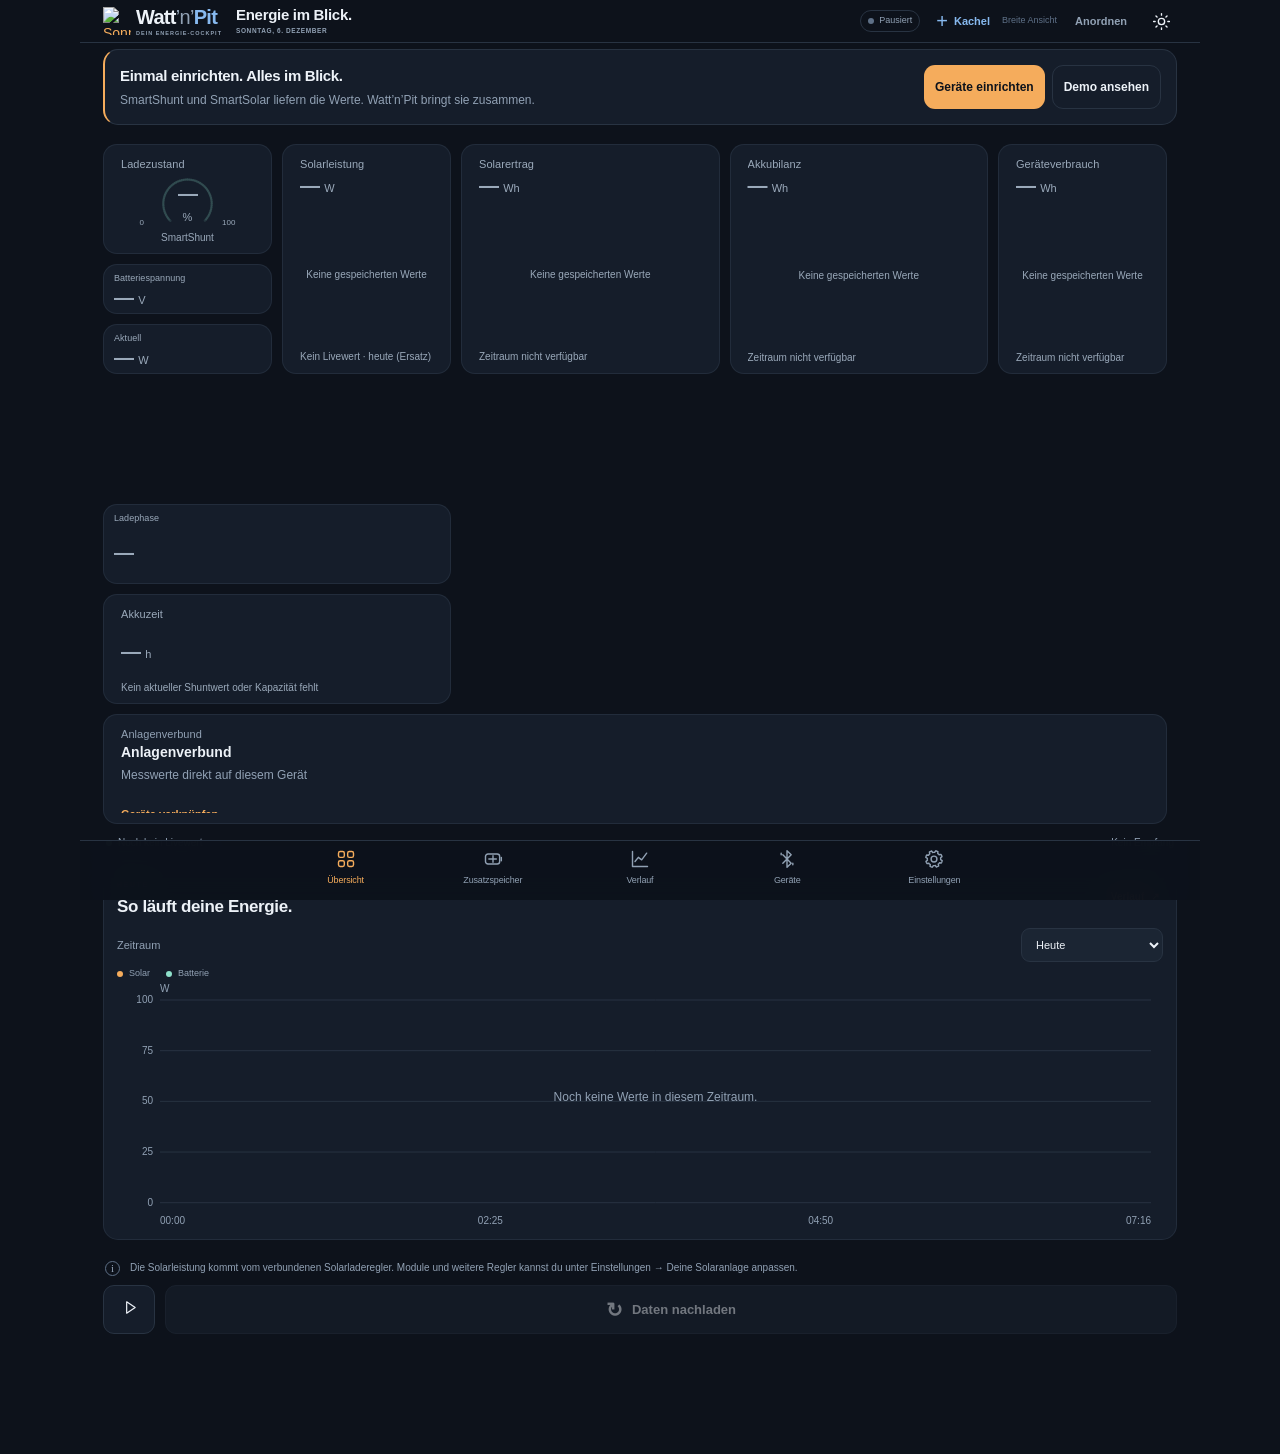
==== commit 2309ea6f: "Release 1.6.10: separate mobile solar generation, full device consumption and battery balance" ====
--- a/app/src/main/assets/index.html
+++ b/app/src/main/assets/index.html
@@ -50,7 +50,7 @@
   <div class="pagehead"><div><p class="eyebrow">ROLLER UND LADEPLANUNG</p><h1>Zusatzspeicher.</h1></div></div>
   <article id="rollerWelcome" class="card"><h2>Dein Roller als Zusatzspeicher</h2><p class="muted">BMS-Werte, Ladeplanung und Sondernutzung an einem Ort.</p><button id="rollerSetup" class="primary">Roller einrichten</button></article>
   <p id="rollerViewerNote" class="muted" hidden>Werte vom Hauptgerät. Start und Ende der Sondernutzung werden dort bestätigt; auch das Rollerprofil kannst du hier einstellen.</p>
-  <article class="card roller-panel" id="rollerPanel" hidden><div class="roller-heading"><div><p class="eyebrow">ZUSATZSPEICHER</p><h2 id="rollerName">Roller</h2></div><button class="quiet" id="rollerConfigure">Einrichten</button></div><p id="rollerState" class="muted"></p><div class="roller-values"><div><strong id="rollerStored">— Wh</strong><span>Enthaltene Energie · geschätzt</span></div><div><strong id="rollerSoc">— %</strong><span>Ladezustand · BMS</span></div><div><strong id="rollerPower">— W</strong><span>Batterieleistung · BMS</span></div><div><strong id="rollerCharged">— Wh</strong><span>Geladen · gemessene Abschnitte</span></div><div><strong id="rollerInput">— Wh</strong><span>Wohnwagenanteil · geschätzt</span></div></div><p class="muted">Speicherinhalt näherungsweise aus BMS-Restkapazität × Nennspannung, ersatzweise aus Ladezustand × Nennenergie. Keine Zusage für nutzbare Rückspeiseenergie.</p><p id="rollerLiveNote" class="muted"></p><button class="primary" id="rollerSession">Ladung als Sondernutzung starten</button><p id="rollerActionStatus" class="muted" role="status" aria-live="polite" hidden></p><p id="rollerGaps" class="muted"></p><button id="rollerJournal" class="quiet">Ladejournal</button><p id="rollerPlan"></p><p class="muted">Sondernutzung · Rollerladung. Im Gesamtverbrauch enthalten; vom Lernen des üblichen Tagesbedarfs ausgenommen.</p></article>
+  <article class="card roller-panel" id="rollerPanel" hidden><div class="roller-heading"><div><p class="eyebrow">ZUSATZSPEICHER</p><h2 id="rollerName">Roller</h2></div><button class="quiet" id="rollerConfigure">Einrichten</button></div><p id="rollerState" class="muted"></p><p id="rollerOwner" class="muted" role="status"></p><div class="roller-values"><div><strong id="rollerStored">— Wh</strong><span>Enthaltene Energie · geschätzt</span></div><div><strong id="rollerSoc">— %</strong><span>Ladezustand · BMS</span></div><div><strong id="rollerPower">— W</strong><span>Batterieleistung · BMS</span></div><div><strong id="rollerCharged">— Wh</strong><span>Geladen · gemessene Abschnitte</span></div><div><strong id="rollerInput">— Wh</strong><span>Wohnwagenanteil · geschätzt</span></div></div><p class="muted">Speicherinhalt näherungsweise aus BMS-Restkapazität × Nennspannung, ersatzweise aus Ladezustand × Nennenergie. Keine Zusage für nutzbare Rückspeiseenergie.</p><p id="rollerLiveNote" class="muted"></p><button class="primary" id="rollerSession">Ladung als Sondernutzung starten</button><p id="rollerActionStatus" class="muted" role="status" aria-live="polite" hidden></p><p id="rollerGaps" class="muted"></p><div class="form-actions"><button id="rollerJournal" class="quiet">Ladejournal</button><button id="rollerReconnect" class="quiet">BMS neu verbinden</button><button id="rollerConnectionLog" class="quiet">Verbindungsverlauf</button></div><p id="rollerPlan"></p><p class="muted">Sondernutzung · Rollerladung. Im Gesamtverbrauch enthalten. Beim Lernen wird der zeitlich bekannte, geschätzte Roller-Ladeanteil abgezogen; ohne passende BMS-Daten bleibt die Ladezeit ausgeschlossen.</p></article>
 </section>
 <section id="history" class="page">
   <div class="pagehead"><div><p class="eyebrow">DEINE DATEN BLEIBEN BEI DIR</p><h1>Der Verlauf.</h1></div><button class="iconbutton" id="historyImport" aria-label="CSV importieren"></button></div>
@@ -59,7 +59,7 @@
   <div class="metric-chips" id="metricButtons"><button data-metric="power" class="selected">Leistung</button><button data-metric="soc">Akku</button><button data-metric="voltage">Spannung</button><button data-metric="current">Strom</button><button data-metric="yieldWh">Tagesertrag</button><button data-metric="energy">Energie berechnet</button></div>
   <p id="historyReadNote" class="muted" role="status" hidden></p>
   <p id="historyArchiveStatus" class="muted" role="status" hidden></p>
-  <article class="card full-history"><div class="section-heading"><div><h2 id="chartTitle">Solar & Batteriebilanz</h2><p id="chartWindow" class="muted"></p></div><select id="historySource" aria-label="Datenquelle"><option value="all">Alle Daten</option><option value="live">Aufgezeichnet</option><option value="archive">Gerätearchiv</option><option value="csv">CSV-Import</option></select></div><div id="chartLegend" class="chart-legend"></div><div id="energyOptions" hidden><label class="energy-toggle"><input id="energyBalance" type="checkbox" checked>Kurve „Bilanz“ anzeigen</label><details><summary>Berechnung und zusätzliche Einspeisung</summary><p class="muted">Solarertrag − Verbrauch = Bilanz. Im Tagesstandard zählt Solar seit Sonnenaufgang, Verbrauch und Bilanz ab Mitternacht einschließlich der Nacht. Danach werden gemeinsam erfasste Solar- und Shuntabschnitte verwendet; Messlücken bleiben offen. Zusätzlicher PWM- oder Landstrom senkt den berechneten Verbrauch; er kann negativ werden. Ladeverluste werden nicht separat korrigiert.</p></details></div><p id="energyNote" class="muted energy-note" hidden></p><div class="chart-wrap"><canvas id="historyChart" aria-label="Interaktiver Energieverlauf; mit zwei Fingern zoomen, mit einem Finger verschieben"></canvas><div id="chartTooltip" class="chart-tooltip" hidden></div></div><div class="chart-controls"><div class="zoom-control"><span>Zeit</span><button id="zoomOut" aria-label="Zeitachse verkleinern">−</button><button id="zoomIn" aria-label="Zeitachse vergrößern">+</button></div><button class="quiet" id="openScale">Werteskala</button><button class="textbutton" id="resetChart">Zurücksetzen</button></div></article>
+  <article class="card full-history"><div class="section-heading"><div><h2 id="chartTitle">Solar & Batteriebilanz</h2><p id="chartWindow" class="muted"></p></div><select id="historySource" aria-label="Datenquelle"><option value="all">Alle Daten</option><option value="live">Aufgezeichnet</option><option value="archive">Gerätearchiv</option><option value="csv">CSV-Import</option></select></div><div id="chartLegend" class="chart-legend"></div><div id="energyOptions" hidden><label class="energy-toggle"><input id="energyBalance" type="checkbox" checked>Kurve „Akkubilanz“ anzeigen</label><details><summary>Berechnung und zusätzliche Einspeisung</summary><p class="muted">Festes Solar + geschätztes mobiles Solar − Geräteverbrauch = Akkubilanz. Geräteverbrauch und Akkubilanz zählen im Tagesstandard ab Mitternacht einschließlich der Nacht. Die mobile Erzeugung wird anhand der zeitlich gespeicherten Aufstellung geschätzt und separat angezeigt. Mobil aus zählt ab dem Umschaltzeitpunkt als 0; frühere Erträge bleiben erhalten. Fehlende Mess- oder Modellgrundlagen bleiben offen. Rollerladung und Ladeverluste gehören zum Geräteverbrauch.</p></details></div><p id="energyNote" class="muted energy-note" hidden></p><div class="chart-wrap"><canvas id="historyChart" aria-label="Interaktiver Energieverlauf; mit zwei Fingern zoomen, mit einem Finger verschieben"></canvas><div id="chartTooltip" class="chart-tooltip" hidden></div></div><div class="chart-controls"><div class="zoom-control"><span>Zeit</span><button id="zoomOut" aria-label="Zeitachse verkleinern">−</button><button id="zoomIn" aria-label="Zeitachse vergrößern">+</button></div><button class="quiet" id="openScale">Werteskala</button><button class="textbutton" id="resetChart">Zurücksetzen</button></div></article>
   <p class="chart-help">Zwei Finger zum Zoomen. Ein Finger zum Verschieben. Antippen zeigt Messwerte. Lange Zeiträume bündeln Werte; die Schattierung zeigt Minimum und Maximum.</p>
   <div class="row file-actions"><button class="secondary" id="importCsv">CSV importieren</button><button class="quiet" id="exportCsv">Verlauf exportieren</button></div>
   <div id="historyStats" class="info-note"></div>
@@ -79,7 +79,7 @@
   <article class="card settings-card"><h2>Ansicht</h2><p class="muted">Jede Kachel lässt sich durch Antippen anpassen. Unter „Anordnen“ kannst du sie frei verschieben und überlappen.</p><button class="quiet" id="resetDashboard">Standardübersicht wiederherstellen</button><div class="setting-row"><div><strong>Farbschema</strong><p class="muted">Für Sonne und Feierabend.</p></div><div class="segments compact" id="themeButtons"><button data-theme="dark">Dunkel</button><button data-theme="light">Hell</button></div></div></article>
   <article class="card settings-card"><h2>Deine Farben</h2><p class="muted">Fertige Farbdesigns für die ganze App. Eigene Kachelfarben bleiben erhalten.</p><div id="paletteChoices" class="palette-choices"></div></article>
   <article class="card settings-card"><h2>Sonne voraus.</h2><p class="muted">14 Tage mit Sonnenstunden und geschätztem Solarertrag. Standort per GPS oder Ortssuche; GPS wird nur auf deinen Wunsch verwendet.</p><p id="weatherLocation" class="muted"></p><div class="row"><button id="solarGpsSettings" class="quiet">GPS-Standort übernehmen</button><button id="solarSetupSettings" class="secondary">Aufstellung ändern</button></div><div class="weather-search"><input id="weatherQuery" type="search" maxlength="120" placeholder="Ort oder Postleitzahl" aria-label="Wetterort suchen"><button id="weatherSearchButton" class="secondary">Suchen</button></div><div id="weatherResults" class="weather-results" role="status"></div><button id="weatherOff" class="quiet" hidden>Wetter ausschalten</button><p class="weather-credit">Wetterdaten: Open-Meteo, CC BY 4.0 · Orte: GeoNames. Ortssuche und Wetterabruf nutzen Internet.</p></article>
-  <article class="card settings-card"><h2>Energieplanung</h2><p id="solarLearningNote" class="muted">Verbrauch wird automatisch ermittelt. Eigene Vorgaben sind freiwillig.</p><button id="solarConsumptionSettings" class="quiet">Verbrauch für die Planung</button><p class="muted">Mess- und Lerndaten bleiben lokal; ein Anlagenverbund zeigt die Daten des Hauptgeräts. Mobile Kreise zählen nur bei gemeldeter Aufstellung als geschätzte Entlastung.</p><button id="exportPlanningDiagnostics" class="quiet">Mess- und Lerndiagnose exportieren</button><p class="muted">ZIP-Datei mit Verlauf, Lerndaten, Aufstellung und Wetterstand für einen Gerätevergleich. Enthält den Wetterort und Geräteadressen, keine PINs oder Verbindungsschlüssel.</p></article>
+  <article class="card settings-card"><h2>Energieplanung</h2><p id="solarLearningNote" class="muted">Verbrauch wird automatisch ermittelt. Eigene Vorgaben sind freiwillig.</p><p id="presenceSummary" class="muted">Anwesenheit wird am Hauptgerät automatisch über WLAN erkannt.</p><button id="presenceSettings" class="secondary">Anwesenheit und Abwesenheitsplanung</button><button id="solarConsumptionSettings" class="quiet">Verbrauch für die Planung</button><p class="muted">Mess- und Lerndaten bleiben lokal; ein Anlagenverbund zeigt die Daten des Hauptgeräts. Mobile Kreise zählen nur bei gemeldeter Aufstellung als geschätzte Entlastung.</p><button id="exportPlanningDiagnostics" class="quiet">Mess- und Lerndiagnose exportieren</button><p class="muted">ZIP-Datei mit Verlauf, Lerndaten, Aufstellung und Wetterstand für einen Gerätevergleich. Enthält den Wetterort und Geräteadressen, keine PINs oder Verbindungsschlüssel.</p></article>
   <article class="card settings-card"><h2>Akku & Aufzeichnung</h2><label class="setting-row"><div><strong>Batteriekapazität</strong><p class="muted">Nur für die Ah-Anzeige dieser App; ändert keine Shunt-Einstellung. Der Ladezustand kommt vom Shunt.</p></div><div class="unit-input"><input id="capacitySetting" type="number" min="1" max="10000" step="1" aria-label="Batteriekapazität"><span>Ah</span></div></label><label class="setting-row"><div><strong>Speicherintervall</strong><p class="muted">Liveanzeige aktualisiert sich unabhängig davon.</p></div><select id="sampleSetting"><option value="5">5 Sekunden</option><option value="10">10 Sekunden</option><option value="30">30 Sekunden</option><option value="60">1 Minute</option></select></label><button class="secondary" id="saveSettings">Einstellungen speichern</button><h3>Betriebsbenachrichtigung</h3><p class="muted">Die dauerhafte Anzeige „Watt’n’Pit-Aufzeichnung“ lässt sich in Android ausblenden. Bluetooth-Empfang und Aufzeichnung laufen weiter. Hinweise zum Gerätearchiv sind separat einstellbar.</p><button class="quiet" id="monitorNotifications">Betriebsbenachrichtigung einstellen</button></article>
   <article class="card settings-card"><div class="section-heading"><div><h2>Deine Solaranlage</h2><p id="equipmentTotal" class="muted"></p></div><button id="editEquipment" class="textbutton">Bearbeiten</button></div><div id="equipmentGroups"></div><p class="muted equipment-disclaimer">Hier beschreibst du deine Module und Regler. Die Angaben ändern keine Geräteparameter. Livewerte kommen weiterhin vom jeweiligen Messgerät.</p></article>
   <article class="card settings-card"><h2>Einstellungen sichern</h2><p class="muted">Kacheln samt Anordnung, Farben, Zeiträume, Wetterort und Solaranlage als Datei sichern oder wieder einlesen. Ohne Messdaten, Geräteadressen, PINs und Verbindungsschlüssel.</p><div class="row"><button class="quiet" id="exportConfiguration">Einstellungen exportieren</button><button class="quiet" id="importConfiguration">Einstellungen importieren</button></div></article>
@@ -117,6 +117,7 @@
 <script src="dashboard.js"></script>
 <script src="tile-detail.js"></script>
 <script src="equipment.js"></script>
+<script src="presence-core.js"></script>
 <script src="solar-core.js"></script>
 <script src="solar-ui.js"></script>
 <script src="settings-backup.js"></script>
@@ -129,6 +130,7 @@
 <script src="roller-core.js"></script>
 <script src="roller-ui.js"></script>
 <script src="pull-reload.js"></script>
+<script src="presence-ui.js"></script>
 <script src="app.js"></script>
 </body>
 </html>
--- a/app/src/main/assets/dashboard.css
+++ b/app/src/main/assets/dashboard.css
@@ -27,3 +27,4 @@
 #miniHistory{position:relative;display:flex;flex-direction:column;min-height:300px;max-height:1000px}#miniHistory>.section-heading,#miniHistory>.mini-range,#miniHistory>.mini-legend,#miniPeriodNote{flex-shrink:0}#miniHistory #miniChart{flex:1;min-height:80px;height:0}#miniHistory.is-editing{outline:1px dashed var(--blue);padding-bottom:30px}.mini-history-resize{position:absolute;right:0;bottom:0;width:44px;min-height:44px;border-radius:12px;color:var(--blue);font-size:20px;cursor:ns-resize;touch-action:none;user-select:none}.mini-history-size{position:absolute;left:15px;bottom:7px;font-size:10px;color:var(--muted);pointer-events:none}
 
 .tile-reading.stack-unit{flex-direction:column;align-items:flex-start;gap:0}
+.tile-estimate-tag{font-size:9px;font-weight:500;letter-spacing:0}
--- a/app/src/main/assets/solar.css
+++ b/app/src/main/assets/solar.css
@@ -7,3 +7,9 @@
 #weatherNote[role=button]{cursor:pointer;text-decoration:underline;text-decoration-style:dotted;text-underline-offset:2px}#weatherNote[role=button]:focus-visible{outline:2px solid var(--mint);outline-offset:2px}
 
 .solar-table td small{display:block;white-space:normal;font-size:10px;line-height:1.4;margin-top:4px;max-width:12rem}
+
+.solar-learning-exclusions{margin:12px 0}.solar-learning-exclusions>div{display:flex;justify-content:space-between;gap:12px;padding:7px 0;border-bottom:1px solid var(--border)}.solar-learning-exclusions dt{overflow-wrap:anywhere}.solar-learning-exclusions dd{margin:0;white-space:nowrap}
+
+.solar-learning-table{table-layout:fixed}.solar-learning-table th,.solar-learning-table td{white-space:normal;overflow-wrap:anywhere;padding:10px 4px;font-size:11px}.solar-learning-table th:first-child{width:25%}.solar-learning-table th:nth-child(2){width:42%}.solar-learning-table th:nth-child(3){width:33%}
+
+.presence-plans article{padding:12px 0;border-bottom:1px solid var(--border);margin-bottom:12px}.presence-plans p{font-size:13px;line-height:1.6}.presence-choices{display:flex;flex-wrap:wrap;gap:10px;margin:20px 0}#presenceLive{font-size:16px;color:var(--mint)}#presenceSettings{margin-bottom:12px}
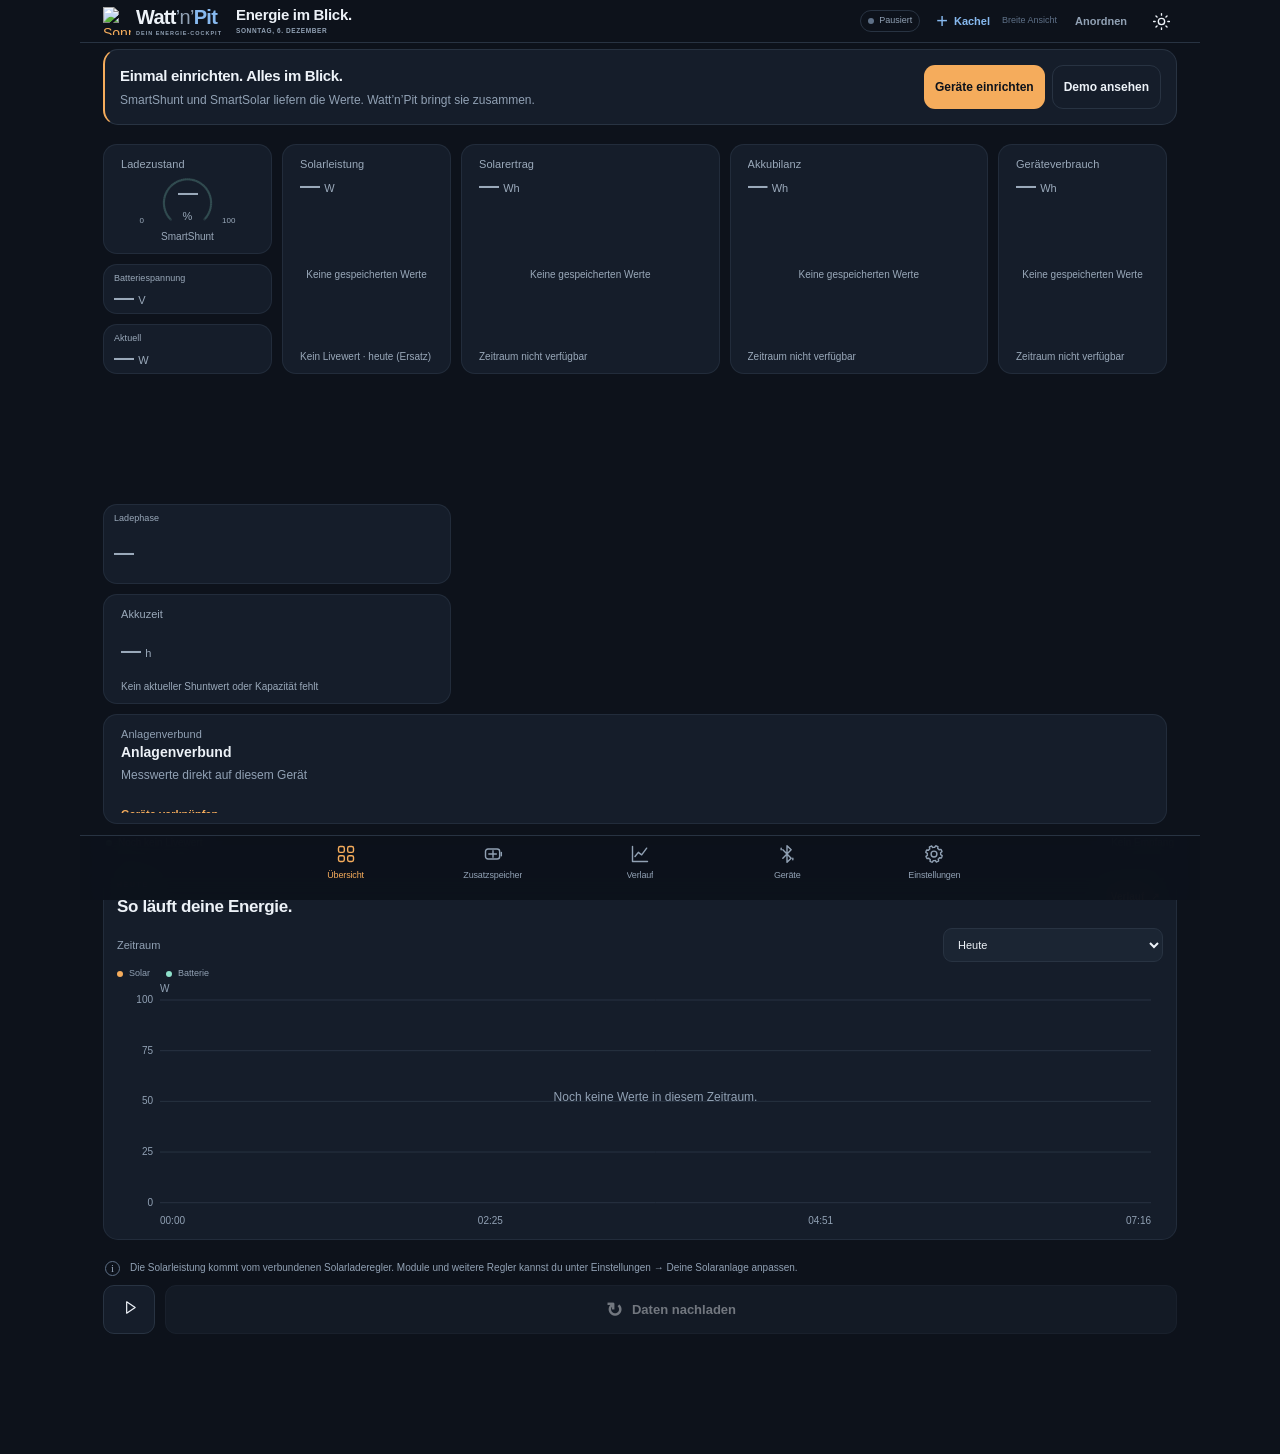
==== commit 9746aed7: "Release 1.6.11: bounded tile hints, local display scale and balance-supported mobile solar accountin" ====
--- a/app/src/main/assets/index.html
+++ b/app/src/main/assets/index.html
@@ -5,6 +5,7 @@
 <meta name="viewport" content="width=device-width,initial-scale=1,viewport-fit=cover">
 <meta http-equiv="Content-Security-Policy" content="default-src 'none'; script-src 'self'; style-src 'self' 'unsafe-inline'; img-src 'self' data:; connect-src 'none'; base-uri 'none'; form-action 'none'">
 <title>Watt’n’Pit</title>
+<script src="display-scale.js"></script>
 <link rel="stylesheet" href="style.css">
 <link rel="stylesheet" href="dashboard.css">
 <link rel="stylesheet" href="extras.css">
@@ -77,6 +78,7 @@
 <section id="settings" class="page"><article class="card settings-card"><h2>Anlagenverbund</h2><p id="lanSummary" class="muted">Ein Hauptgerät zeichnet auf. Weitere Handys zeigen denselben Datenstand im WLAN.</p><button class="quiet" id="lanManage">Geräte verknüpfen</button></article><article class="card settings-card"><h2>Roller und Ladeplanung</h2><p class="muted">Speicherprofil, direktes JBD/Overkill-BMS, Ladeverluste und geplante Fahrt.</p><button class="quiet" id="rollerSettings">Roller einrichten</button></article>
   <div class="pagehead"><div><p class="eyebrow">PASST ZU DEINEM SETUP</p><h1>Dein Watt’n’Pit.</h1></div></div>
   <article class="card settings-card"><h2>Ansicht</h2><p class="muted">Jede Kachel lässt sich durch Antippen anpassen. Unter „Anordnen“ kannst du sie frei verschieben und überlappen.</p><button class="quiet" id="resetDashboard">Standardübersicht wiederherstellen</button><div class="setting-row"><div><strong>Farbschema</strong><p class="muted">Für Sonne und Feierabend.</p></div><div class="segments compact" id="themeButtons"><button data-theme="dark">Dunkel</button><button data-theme="light">Hell</button></div></div></article>
+  <article class="card settings-card"><h2>Darstellungsgröße</h2><p class="muted">Nur auf diesem Handy. 100 % ist die Normalgröße. Deine Kachelanordnungen bleiben gespeichert.</p><label class="display-scale-setting" for="displayScale"><span>Kleiner</span><input id="displayScale" type="range" min="50" max="150" step="5" value="100"><span>Größer</span></label><div class="row"><output id="displayScaleValue" for="displayScale">100 %</output><button id="resetDisplayScale" class="quiet">Auf 100 % zurücksetzen</button></div></article>
   <article class="card settings-card"><h2>Deine Farben</h2><p class="muted">Fertige Farbdesigns für die ganze App. Eigene Kachelfarben bleiben erhalten.</p><div id="paletteChoices" class="palette-choices"></div></article>
   <article class="card settings-card"><h2>Sonne voraus.</h2><p class="muted">14 Tage mit Sonnenstunden und geschätztem Solarertrag. Standort per GPS oder Ortssuche; GPS wird nur auf deinen Wunsch verwendet.</p><p id="weatherLocation" class="muted"></p><div class="row"><button id="solarGpsSettings" class="quiet">GPS-Standort übernehmen</button><button id="solarSetupSettings" class="secondary">Aufstellung ändern</button></div><div class="weather-search"><input id="weatherQuery" type="search" maxlength="120" placeholder="Ort oder Postleitzahl" aria-label="Wetterort suchen"><button id="weatherSearchButton" class="secondary">Suchen</button></div><div id="weatherResults" class="weather-results" role="status"></div><button id="weatherOff" class="quiet" hidden>Wetter ausschalten</button><p class="weather-credit">Wetterdaten: Open-Meteo, CC BY 4.0 · Orte: GeoNames. Ortssuche und Wetterabruf nutzen Internet.</p></article>
   <article class="card settings-card"><h2>Energieplanung</h2><p id="solarLearningNote" class="muted">Verbrauch wird automatisch ermittelt. Eigene Vorgaben sind freiwillig.</p><p id="presenceSummary" class="muted">Anwesenheit wird am Hauptgerät automatisch über WLAN erkannt.</p><button id="presenceSettings" class="secondary">Anwesenheit und Abwesenheitsplanung</button><button id="solarConsumptionSettings" class="quiet">Verbrauch für die Planung</button><p class="muted">Mess- und Lerndaten bleiben lokal; ein Anlagenverbund zeigt die Daten des Hauptgeräts. Mobile Kreise zählen nur bei gemeldeter Aufstellung als geschätzte Entlastung.</p><button id="exportPlanningDiagnostics" class="quiet">Mess- und Lerndiagnose exportieren</button><p class="muted">ZIP-Datei mit Verlauf, Lerndaten, Aufstellung und Wetterstand für einen Gerätevergleich. Enthält den Wetterort und Geräteadressen, keine PINs oder Verbindungsschlüssel.</p></article>
@@ -88,7 +90,7 @@
   <div class="about"><img class="brandmark" src="brand.svg" alt="Sonne und Batterie"><strong>Watt’n’Pit <span data-app-version></span></strong><p>Dein Energie-Cockpit.</p><p>© 2026 Tim Weißbach und Mitwirkende · Watt’n’Pit</p><button class="textbutton" id="settingsDemo">Demo ansehen</button></div>
 </section>
 </main>
-<nav class="bottom-nav" aria-label="Hauptnavigation"><button data-page="overview" class="active"><span id="navOverview"></span>Übersicht</button><button data-page="storage"><span id="navStorage"></span>Zusatzspeicher</button><button data-page="history"><span id="navHistory"></span>Verlauf</button><button data-page="devices"><span id="navDevices"></span>Geräte</button><button data-page="settings"><span id="navSettings"></span>Einstellungen</button></nav>
+<nav class="bottom-nav" aria-label="Hauptnavigation"><button data-page="overview" class="active"><span id="navOverview"></span><span class="nav-label">Übersicht</span></button><button data-page="storage"><span id="navStorage"></span><span class="nav-label">Zusatzspeicher</span></button><button data-page="history"><span id="navHistory"></span><span class="nav-label">Verlauf</span></button><button data-page="devices"><span id="navDevices"></span><span class="nav-label">Geräte</span></button><button data-page="settings"><span id="navSettings"></span><span class="nav-label">Einstellungen</span></button></nav>
 <div id="modal" class="modal" hidden><div class="sheet" role="dialog" aria-modal="true" aria-labelledby="modalTitle"><div class="sheet-heading"><h2 id="modalTitle"></h2><button class="iconbutton" id="closeModal" aria-label="Dialog schließen">×</button></div><div id="modalBody"></div></div></div>
 <div id="activityOverlay" class="activity-overlay" hidden>
   <section id="cockpitNotice" class="activity-card" role="dialog" aria-modal="true" aria-labelledby="cockpitTitle" hidden>
--- a/app/src/main/assets/dashboard.css
+++ b/app/src/main/assets/dashboard.css
@@ -10,7 +10,27 @@
 .overview-order{border:1px solid var(--border);border-radius:16px;padding:14px;margin:0 0 20px}.overview-order>p{font-size:11px;color:var(--muted);margin-bottom:8px}.overview-order-row{display:flex;align-items:center;gap:8px;padding:4px 0;font-size:12px}.overview-order-row>span{flex:1}.overview-order-row button{min-height:36px;padding:5px 13px}[data-overview-block="history"],[data-overview-block="record"]{margin-bottom:20px}
 html[data-theme="light"]{--muted:#485c72;--faint:#53667c}html[data-theme="light"] .tile-number{font-weight:650}html[data-theme="light"] .tile-unit{font-size:12px;font-weight:550}html[data-theme="light"] .tile-hint{font-size:10px}html[data-theme="light"] .tile-chart-range,html[data-theme="light"] .gauge-min,html[data-theme="light"] .gauge-max{font-size:9px}
 
-.tile-hint.period-sunrise{white-space:normal;line-height:1.3;overflow-wrap:anywhere}
+.tile-hint,.tile-hint.period-sunrise{display:-webkit-box;-webkit-box-orient:vertical;-webkit-line-clamp:2;white-space:normal;line-height:1.3;max-height:2.6em;overflow:hidden;overflow-wrap:anywhere}
+/* Late status messages cannot take space from the title, reading or plot. */
+.tile-visual{overflow:hidden}
+.type-chart .tile-visual{justify-content:flex-start}
+.type-chart .tile-reading,.type-chart .tile-chart-range{flex-shrink:0}
+.type-chart .tile-sparkline{height:0;min-height:0;flex:1 1 0}
+.display-scale-setting{display:flex;align-items:center;gap:10px;font-size:11px;color:var(--muted)}
+.display-scale-setting input{min-width:0;width:100%;accent-color:var(--blue)}
+#displayScaleValue{font-size:14px;font-variant-numeric:tabular-nums;min-width:55px}
+.topbar{flex-wrap:wrap}.brand,.pagehead>div,.dashboard-toolbar>div{min-width:0}
+.dashboard-toolbar .muted{min-width:0;overflow:hidden;white-space:nowrap;text-overflow:ellipsis}
+.dashboard-toolbar .add-tile,.dashboard-toolbar>button{flex-shrink:0}
+.mini-range select{min-width:0;flex:1;max-width:220px}
+.bottom-nav{grid-template-columns:repeat(5,minmax(0,1fr))}
+.bottom-nav button{min-width:0;overflow:hidden;padding-left:2px;padding-right:2px}
+.bottom-nav .nav-label{max-width:100%;white-space:nowrap;overflow:hidden;text-overflow:ellipsis}
+.tile-unit{max-width:100%;white-space:normal;overflow-wrap:anywhere}
+.narrow-tile{padding-left:7px;padding-right:7px}
+.tile-chart-range{white-space:nowrap}
+.narrow-tile .tile-chart-range>span:nth-child(2){display:none}
+main,.topbar,.bottom-nav{max-width:calc(1120px / var(--app-scale,1))}
 
 /* Keep title, value, curve and scale separate in low chart tiles. */
 .short-tile.type-chart .tile-visual{justify-content:flex-start}
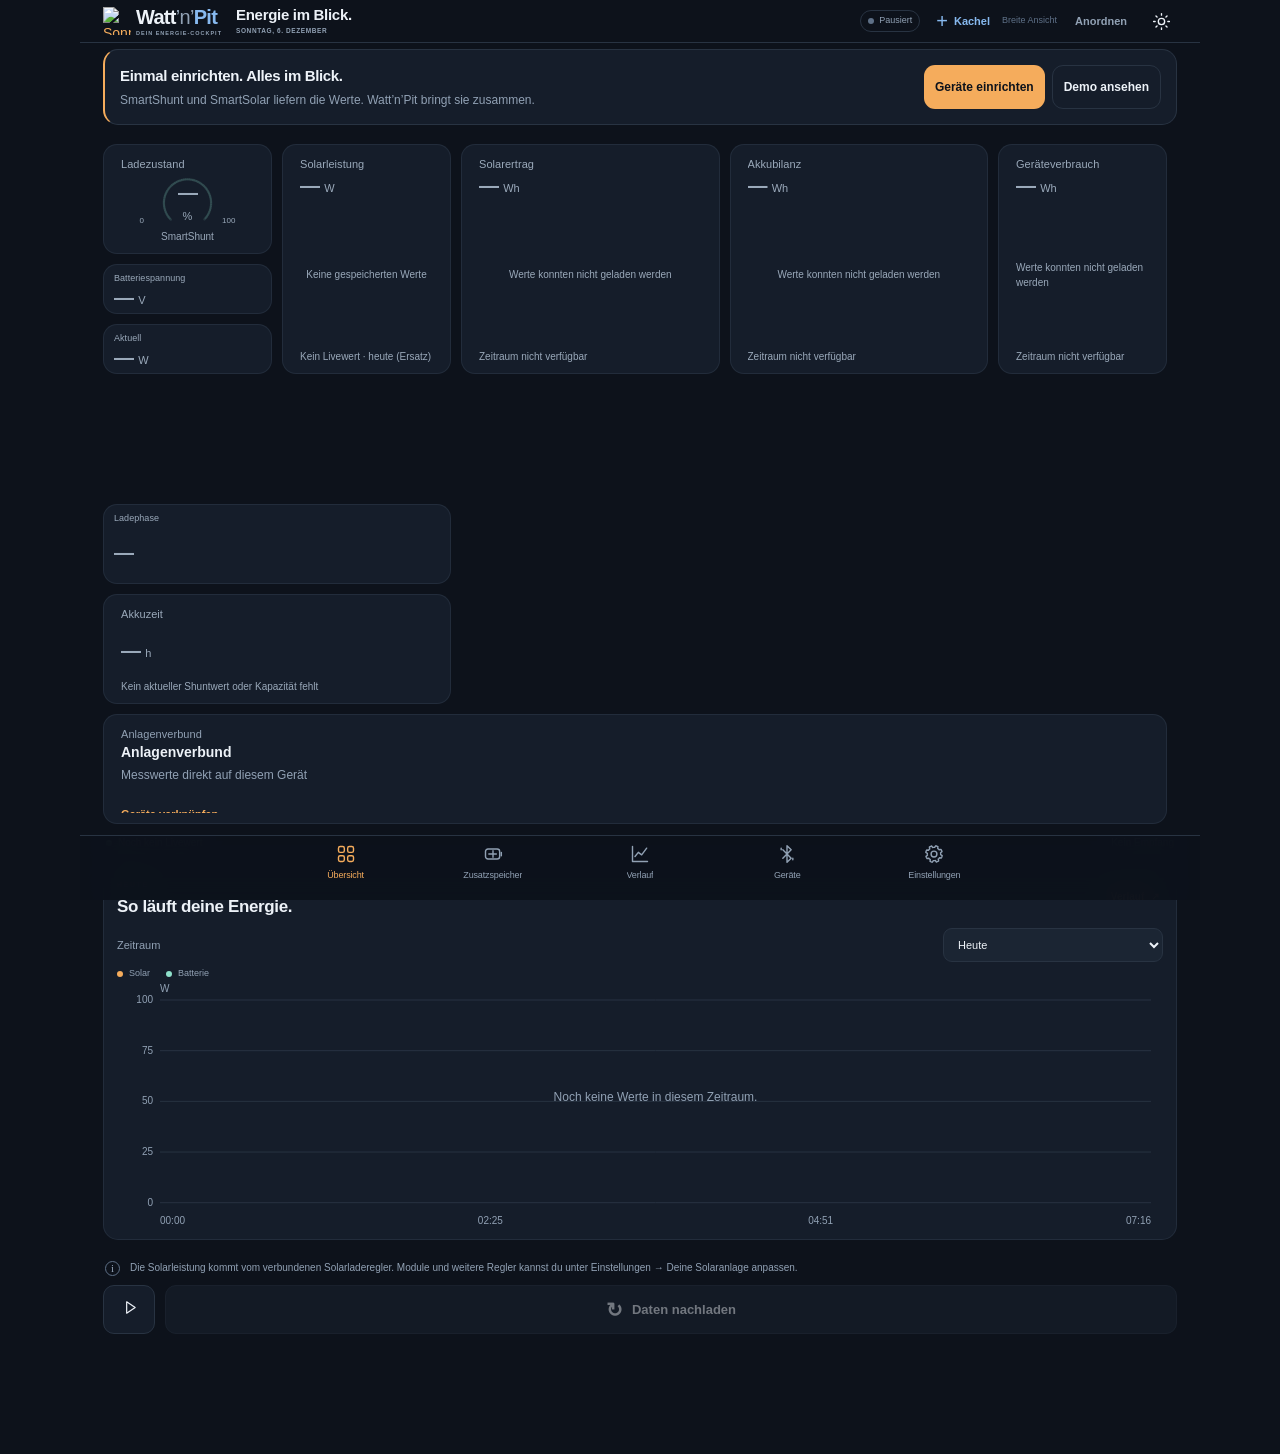
==== commit ded5eb5c: "Release 1.6.13: show fresh roller BMS temperature as sixth overview value" ====
--- a/app/src/main/assets/index.html
+++ b/app/src/main/assets/index.html
@@ -51,7 +51,7 @@
   <div class="pagehead"><div><p class="eyebrow">ROLLER UND LADEPLANUNG</p><h1>Zusatzspeicher.</h1></div></div>
   <article id="rollerWelcome" class="card"><h2>Dein Roller als Zusatzspeicher</h2><p class="muted">BMS-Werte, Ladeplanung und Sondernutzung an einem Ort.</p><button id="rollerSetup" class="primary">Roller einrichten</button></article>
   <p id="rollerViewerNote" class="muted" hidden>Werte vom Hauptgerät. Start und Ende der Sondernutzung werden dort bestätigt; auch das Rollerprofil kannst du hier einstellen.</p>
-  <article class="card roller-panel" id="rollerPanel" hidden><div class="roller-heading"><div><p class="eyebrow">ZUSATZSPEICHER</p><h2 id="rollerName">Roller</h2></div><button class="quiet" id="rollerConfigure">Einrichten</button></div><p id="rollerState" class="muted"></p><p id="rollerOwner" class="muted" role="status"></p><div class="roller-values"><div><strong id="rollerStored">— Wh</strong><span>Enthaltene Energie · geschätzt</span></div><div><strong id="rollerSoc">— %</strong><span>Ladezustand · BMS</span></div><div><strong id="rollerPower">— W</strong><span>Batterieleistung · BMS</span></div><div><strong id="rollerCharged">— Wh</strong><span>Geladen · gemessene Abschnitte</span></div><div><strong id="rollerInput">— Wh</strong><span>Wohnwagenanteil · geschätzt</span></div></div><p class="muted">Speicherinhalt näherungsweise aus BMS-Restkapazität × Nennspannung, ersatzweise aus Ladezustand × Nennenergie. Keine Zusage für nutzbare Rückspeiseenergie.</p><p id="rollerLiveNote" class="muted"></p><button class="primary" id="rollerSession">Ladung als Sondernutzung starten</button><p id="rollerActionStatus" class="muted" role="status" aria-live="polite" hidden></p><p id="rollerGaps" class="muted"></p><div class="form-actions"><button id="rollerJournal" class="quiet">Ladejournal</button><button id="rollerReconnect" class="quiet">BMS neu verbinden</button><button id="rollerConnectionLog" class="quiet">Verbindungsverlauf</button></div><p id="rollerPlan"></p><p class="muted">Sondernutzung · Rollerladung. Im Gesamtverbrauch enthalten. Beim Lernen wird der zeitlich bekannte, geschätzte Roller-Ladeanteil abgezogen; ohne passende BMS-Daten bleibt die Ladezeit ausgeschlossen.</p></article>
+  <article class="card roller-panel" id="rollerPanel" hidden><div class="roller-heading"><div><p class="eyebrow">ZUSATZSPEICHER</p><h2 id="rollerName">Roller</h2></div><button class="quiet" id="rollerConfigure">Einrichten</button></div><p id="rollerState" class="muted"></p><p id="rollerOwner" class="muted" role="status"></p><div class="roller-values"><div><strong id="rollerStored">— Wh</strong><span>Enthaltene Energie · geschätzt</span></div><div><strong id="rollerSoc">— %</strong><span>Ladezustand · BMS</span></div><div><strong id="rollerPower">— W</strong><span>Batterieleistung · BMS</span></div><div><strong id="rollerCharged">— Wh</strong><span>Geladen · gemessene Abschnitte</span></div><div><strong id="rollerInput">— Wh</strong><span>Wohnwagenanteil · geschätzt</span></div><div><strong id="rollerTemperature">— °C</strong><span id="rollerTemperatureLabel">Temperatur · BMS</span></div></div><p class="muted">Speicherinhalt näherungsweise aus BMS-Restkapazität × Nennspannung, ersatzweise aus Ladezustand × Nennenergie. Keine Zusage für nutzbare Rückspeiseenergie.</p><p id="rollerLiveNote" class="muted"></p><button class="primary" id="rollerSession">Ladung als Sondernutzung starten</button><p id="rollerActionStatus" class="muted" role="status" aria-live="polite" hidden></p><p id="rollerGaps" class="muted"></p><div class="form-actions"><button id="rollerJournal" class="quiet">Ladejournal</button><button id="rollerReconnect" class="quiet">BMS neu verbinden</button><button id="rollerConnectionLog" class="quiet">Verbindungsverlauf</button></div><p id="rollerPlan"></p><p class="muted">Sondernutzung · Rollerladung. Im Gesamtverbrauch enthalten. Beim Lernen wird der zeitlich bekannte, geschätzte Roller-Ladeanteil abgezogen; ohne passende BMS-Daten bleibt die Ladezeit ausgeschlossen.</p></article>
 </section>
 <section id="history" class="page">
   <div class="pagehead"><div><p class="eyebrow">DEINE DATEN BLEIBEN BEI DIR</p><h1>Der Verlauf.</h1></div><button class="iconbutton" id="historyImport" aria-label="CSV importieren"></button></div>
@@ -78,7 +78,7 @@
 <section id="settings" class="page"><article class="card settings-card"><h2>Anlagenverbund</h2><p id="lanSummary" class="muted">Ein Hauptgerät zeichnet auf. Weitere Handys zeigen denselben Datenstand im WLAN.</p><button class="quiet" id="lanManage">Geräte verknüpfen</button></article><article class="card settings-card"><h2>Roller und Ladeplanung</h2><p class="muted">Speicherprofil, direktes JBD/Overkill-BMS, Ladeverluste und geplante Fahrt.</p><button class="quiet" id="rollerSettings">Roller einrichten</button></article>
   <div class="pagehead"><div><p class="eyebrow">PASST ZU DEINEM SETUP</p><h1>Dein Watt’n’Pit.</h1></div></div>
   <article class="card settings-card"><h2>Ansicht</h2><p class="muted">Jede Kachel lässt sich durch Antippen anpassen. Unter „Anordnen“ kannst du sie frei verschieben und überlappen.</p><button class="quiet" id="resetDashboard">Standardübersicht wiederherstellen</button><div class="setting-row"><div><strong>Farbschema</strong><p class="muted">Für Sonne und Feierabend.</p></div><div class="segments compact" id="themeButtons"><button data-theme="dark">Dunkel</button><button data-theme="light">Hell</button></div></div></article>
-  <article class="card settings-card"><h2>Darstellungsgröße</h2><p class="muted">Nur auf diesem Handy. 100 % ist die Normalgröße. Deine Kachelanordnungen bleiben gespeichert.</p><label class="display-scale-setting" for="displayScale"><span>Kleiner</span><input id="displayScale" type="range" min="50" max="150" step="5" value="100"><span>Größer</span></label><div class="row"><output id="displayScaleValue" for="displayScale">100 %</output><button id="resetDisplayScale" class="quiet">Auf 100 % zurücksetzen</button></div></article>
+  <article class="card settings-card"><h2>Darstellungsgröße</h2><p class="muted">Nur auf diesem Handy. 50–150 % in 1%-Schritten; 100 % ist die Normalgröße. Deine Kachelanordnungen bleiben gespeichert.</p><label class="display-scale-setting" for="displayScale"><span>Kleiner</span><input id="displayScale" type="range" min="50" max="150" step="1" value="100"><span>Größer</span></label><div class="row"><output id="displayScaleValue" for="displayScale">100 %</output><button id="resetDisplayScale" class="quiet">Auf 100 % zurücksetzen</button></div></article>
   <article class="card settings-card"><h2>Deine Farben</h2><p class="muted">Fertige Farbdesigns für die ganze App. Eigene Kachelfarben bleiben erhalten.</p><div id="paletteChoices" class="palette-choices"></div></article>
   <article class="card settings-card"><h2>Sonne voraus.</h2><p class="muted">14 Tage mit Sonnenstunden und geschätztem Solarertrag. Standort per GPS oder Ortssuche; GPS wird nur auf deinen Wunsch verwendet.</p><p id="weatherLocation" class="muted"></p><div class="row"><button id="solarGpsSettings" class="quiet">GPS-Standort übernehmen</button><button id="solarSetupSettings" class="secondary">Aufstellung ändern</button></div><div class="weather-search"><input id="weatherQuery" type="search" maxlength="120" placeholder="Ort oder Postleitzahl" aria-label="Wetterort suchen"><button id="weatherSearchButton" class="secondary">Suchen</button></div><div id="weatherResults" class="weather-results" role="status"></div><button id="weatherOff" class="quiet" hidden>Wetter ausschalten</button><p class="weather-credit">Wetterdaten: Open-Meteo, CC BY 4.0 · Orte: GeoNames. Ortssuche und Wetterabruf nutzen Internet.</p></article>
   <article class="card settings-card"><h2>Energieplanung</h2><p id="solarLearningNote" class="muted">Verbrauch wird automatisch ermittelt. Eigene Vorgaben sind freiwillig.</p><p id="presenceSummary" class="muted">Anwesenheit wird am Hauptgerät automatisch über WLAN erkannt.</p><button id="presenceSettings" class="secondary">Anwesenheit und Abwesenheitsplanung</button><button id="solarConsumptionSettings" class="quiet">Verbrauch für die Planung</button><p class="muted">Mess- und Lerndaten bleiben lokal; ein Anlagenverbund zeigt die Daten des Hauptgeräts. Mobile Kreise zählen nur bei gemeldeter Aufstellung als geschätzte Entlastung.</p><button id="exportPlanningDiagnostics" class="quiet">Mess- und Lerndiagnose exportieren</button><p class="muted">ZIP-Datei mit Verlauf, Lerndaten, Aufstellung und Wetterstand für einen Gerätevergleich. Enthält den Wetterort und Geräteadressen, keine PINs oder Verbindungsschlüssel.</p></article>
--- a/app/src/main/assets/roller.css
+++ b/app/src/main/assets/roller.css
@@ -1,6 +1,6 @@
 .roller-panel{margin:18px 0;padding:20px}.roller-heading{display:flex;align-items:center;justify-content:space-between;gap:12px}.roller-heading h2{margin:4px 0}.roller-values{display:grid;grid-template-columns:repeat(2,minmax(0,1fr));gap:16px;margin:18px 0}.roller-values strong{display:block;font-size:clamp(20px,5vw,20px);color:var(--mint,#8cd7c8)}.roller-values span{font-size:13px}.roller-fields{display:grid;grid-template-columns:repeat(2,minmax(0,1fr));gap:12px}.roller-fields input{min-width:0;width:100%;box-sizing:border-box}#rollerBonded{display:flex;gap:8px;flex-wrap:wrap}.roller-panel p{line-height:1.5}.roller-panel [hidden]{display:none}@media(max-width:380px){.roller-fields{grid-template-columns:1fr}}
 .roller-panel{position:relative;min-width:0;overflow:auto;overscroll-behavior:auto;margin:16px 0}.roller-resize{position:sticky;bottom:0;left:100%;display:block;min-width:44px;background:var(--panel2);border:1px solid var(--border);border-radius:10px;touch-action:none;cursor:nwse-resize;z-index:2}.roller-panel.is-editing{outline:1px dashed var(--orange)}.pull-reload-hint{position:fixed;top:12px;left:12px;right:12px;z-index:4600;padding:12px;border-radius:12px;text-align:center;background:var(--panel);border:1px solid var(--mint);box-shadow:var(--shadow);pointer-events:none}body{overscroll-behavior-y:contain}
 
-.roller-panel{overflow-wrap:anywhere}.roller-heading{flex-wrap:wrap}.roller-panel .roller-values{grid-template-columns:repeat(auto-fit,minmax(min(120px,100%),1fr))}
+.roller-panel{overflow-wrap:anywhere}.roller-heading{flex-wrap:wrap}.roller-panel .roller-values{grid-template-columns:repeat(auto-fit,minmax(min(100%,max(120px,calc((100% - 32px)/3))),1fr))}
 
 #storage .roller-panel{width:100%;height:auto;overflow:visible;margin:16px 0}#rollerViewerNote{font-size:12px;line-height:1.5;margin:0 0 16px}.bottom-nav button{min-width:0;font-size:9px;letter-spacing:-.15px}.bottom-nav{padding-left:6px;padding-right:6px}@media(min-width:700px){.bottom-nav{padding-left:15%;padding-right:15%}}
